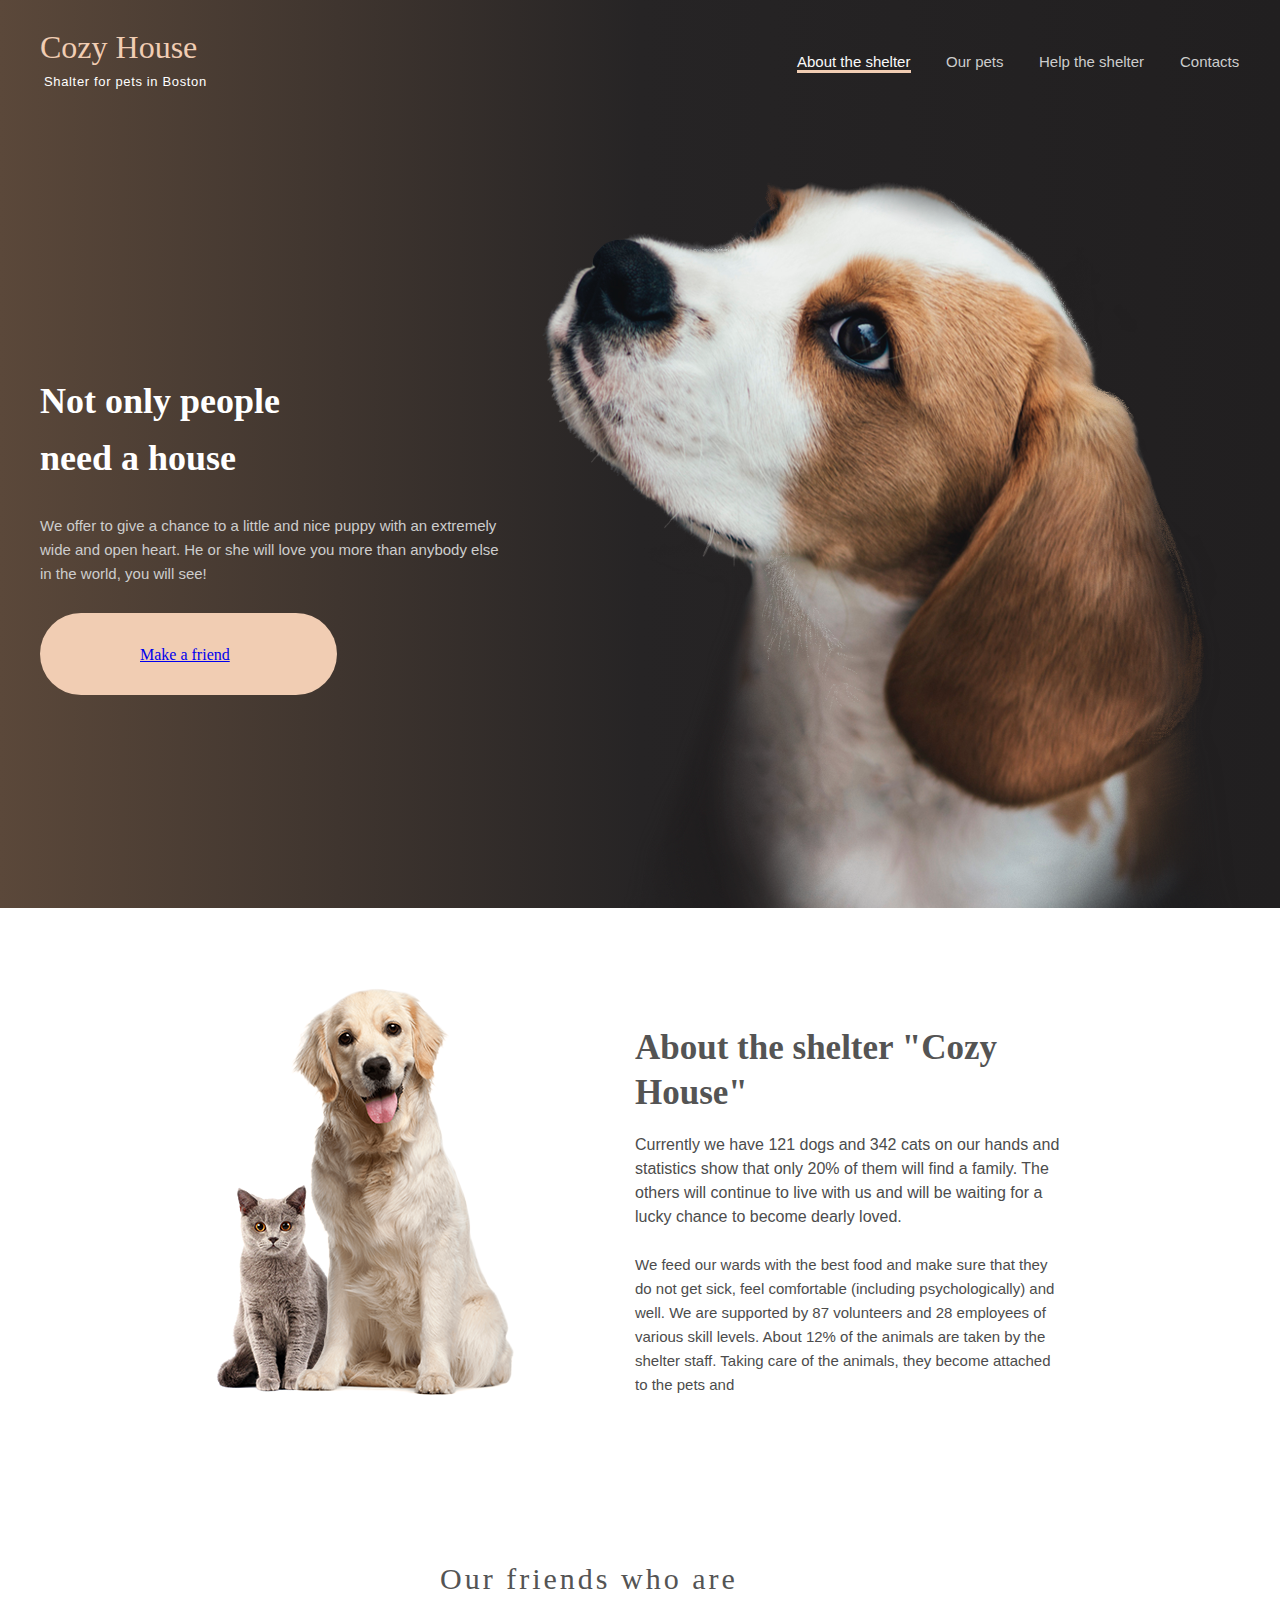
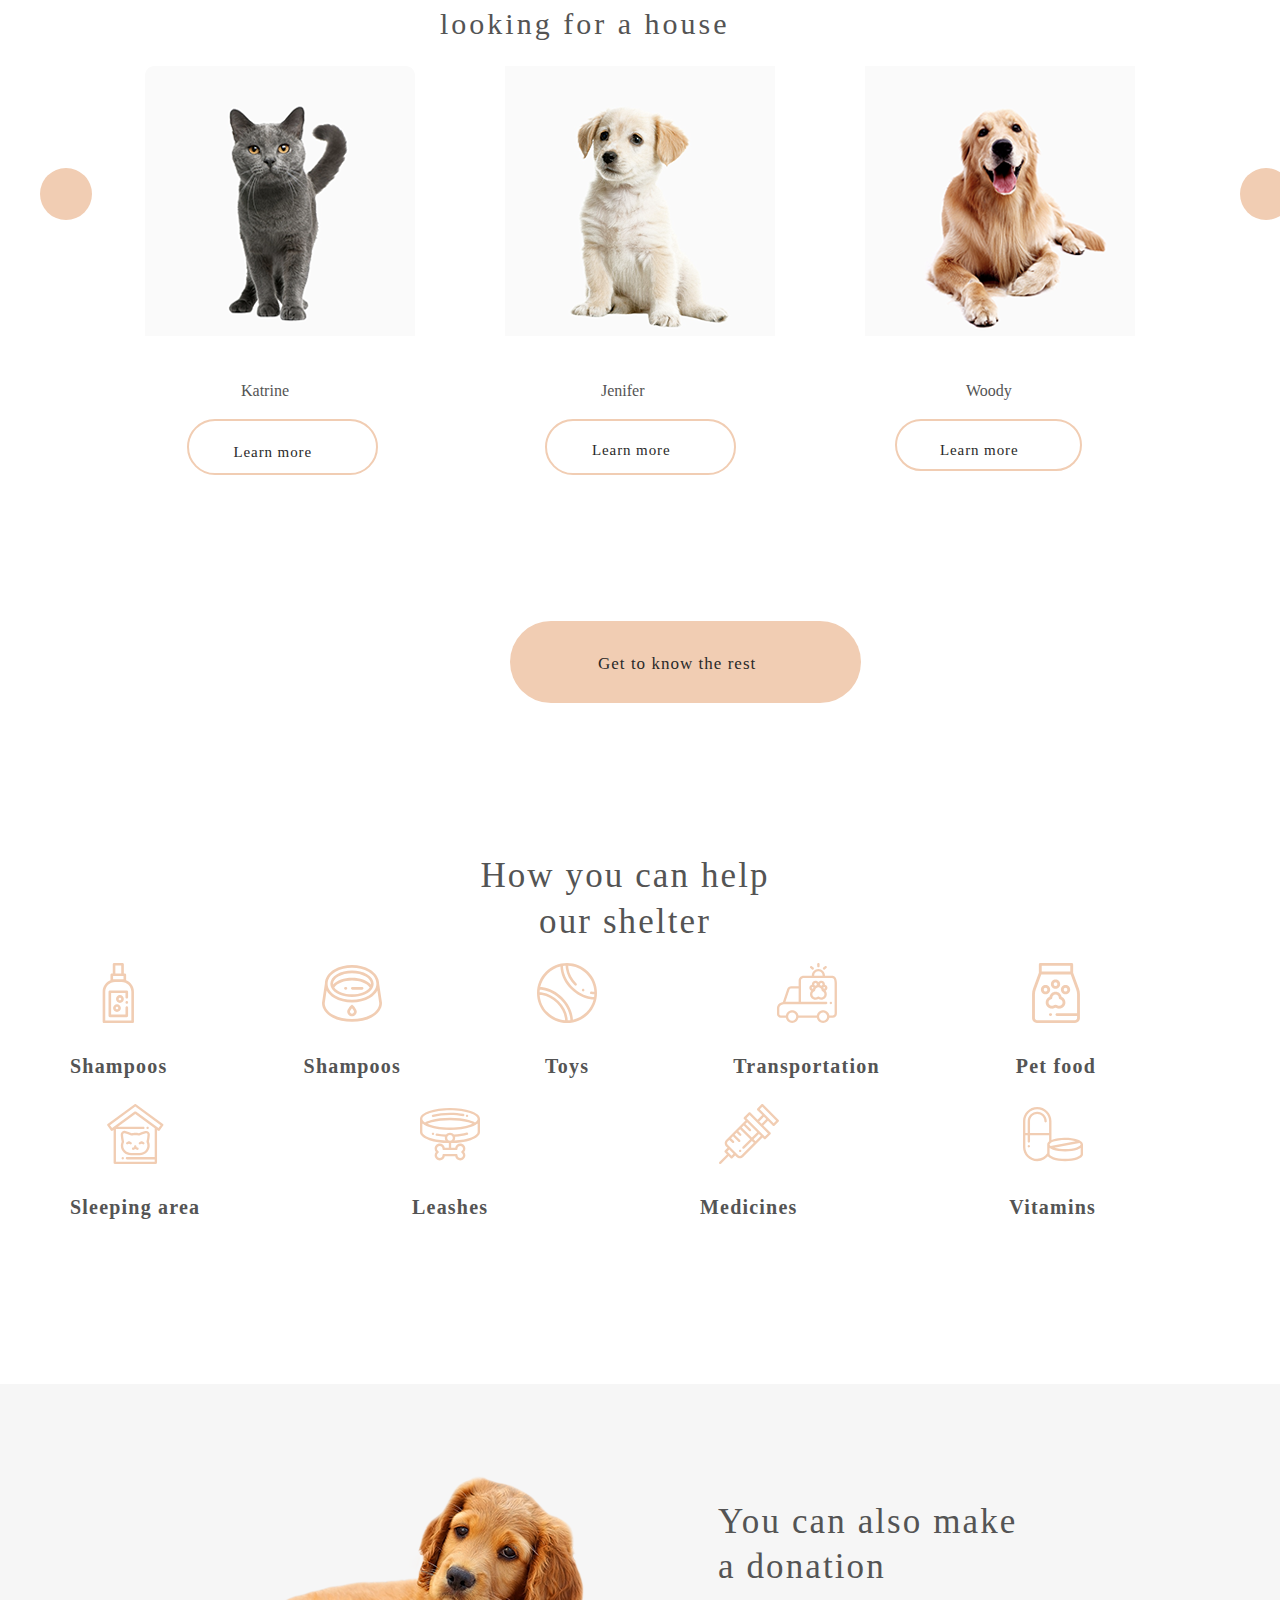
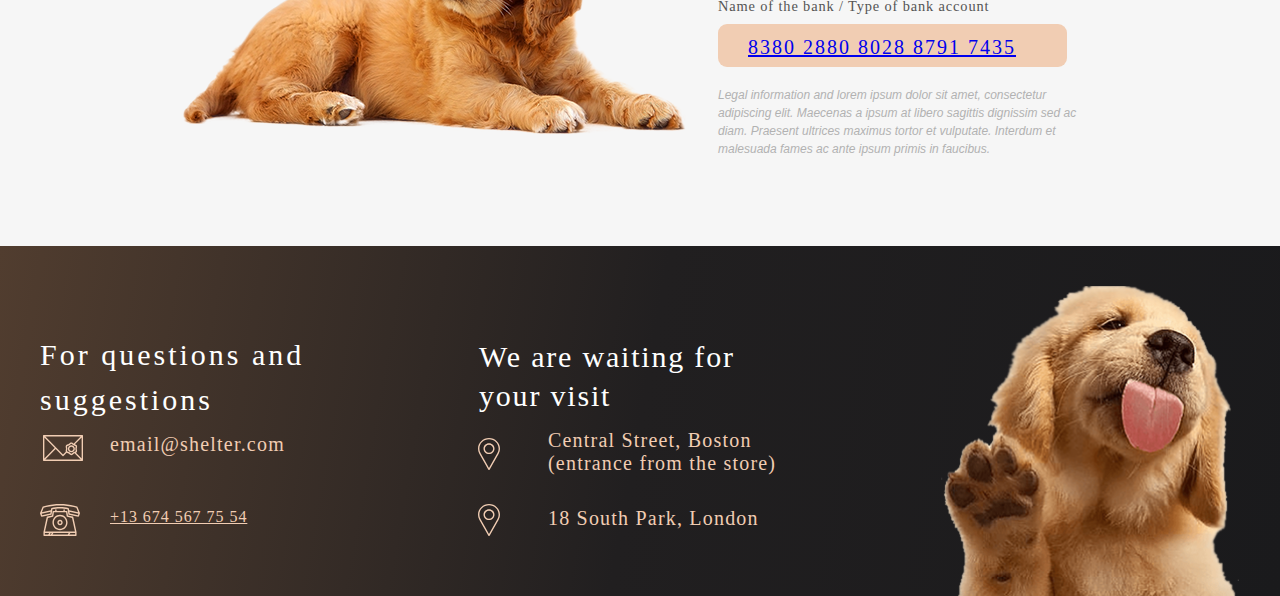
==== shelter/index.html @ d297280f "Merge pull request #1 from User44314/shelter" ====
<!DOCTYPE html>
<html lang="en">

<head>
    <meta charset="UTF-8">
    <meta http-equiv="X-UA-Compatible" content="IE=edge">
    <meta name="viewport" content="width=device-width, initial-scale=1.0">
    <link rel="icon" type="image/x-icon" href="./picter/Dogs_Trust-logo.png">
    <link rel="stylesheet" href="./style.css">
    <title>Shelter</title>
</head>
<!-- style="width: 1280px; height: 908px;" -->

<body class="center" style="width: 1280px;">
    <header>
        <div class="logo">
            <div class="title">
                <div class="logo_title"><a class="logo_title" href="">Cozy House</a></div>
                <!-- <div class="logo_title">Cozy House</div> -->
            </div>
            <div class="subtitile">
                <div class="log_subtitile">Shalter for pets in Boston</div>
            </div>
        </div>
        <div class="nav_menu">
            <div class="link_active">
                <div class="link">
                    <p class="text">About the shelter</p>
                </div>
                <div class="border"></div>
            </div>
            <div class="link2">
                <p class="text1"><a class="text1" href="./pets1280/index.html">Our pets</a></p>
            </div>
            <div class="link3">
                <p class="text2"><a class="text2" href="#help">Help the shelter</a></p>
            </div>
            <div class="link4">
                <p class="text3"><a class="text3" href="#footer">Contacts</a></p>
            </div>
        </div>
    </header>
    <div class="start_screen">
        <div class="Start_screen_content">
            <img class="dog1" src="./picter/dog1.png" alt="Dog1">
            <div class="content">
                <div class="heading">
                    <h2>Not only people need a house</h2>
                </div>
                <div class="sabheading">
                    <p>We offer to give a chance to a little and nice puppy with an extremely wide and open heart. He or
                        she will love you more than anybody else in the world, you will see!</p>
                </div>
                <div class="button">
                    <p class="button_text"><a  href="#pets">Make a friend</a></p>  <!-- clss="pets_to_block_pets" -->
                </div>
            </div>
        </div>
    </div>
    <div class="about">
        <div class="about_content">
            <img class="pets1" src="./picter/pets1.png" alt="pets1">
            <div class="content_pets">
                <h1 class="content_head">About the shelter "Cozy House"</h1>
                <p class="subheading1">
                    Currently we have 121 dogs and 342 cats on our hands and statistics show that only 20% of them will
                    find a family. The others will continue to live with us and will be waiting for a lucky chance to
                    become dearly loved.
                </p>
                <p class="sabheading2">
                    We feed our wards with the best food and make sure that they do not get sick, feel comfortable
                    (including psychologically) and well. We are supported by 87 volunteers and 28 employees of various
                    skill levels. About 12% of the animals are taken by the shelter staff. Taking care of the animals,
                    they become attached to the pets and
                </p>
            </div>
        </div>
    </div>

    <div class="pets">
        <a id="pets"></a>
        <div class="pets_content" >
            <div class='headingPets'>
                <p style="margin: auto;"></p>Our friends who are looking for a house
            </div>
            <div class="slider">
                <div class="button_arrow_left"></div>
                <div class="card1">
                    <img class="katrine" src="./picter/katrine_cat.png" alt="katrine">
                    <p class="katrineK">
                        Katrine
                    </p>
                    <div class="container0">
                        <div class="buton_section">
                            <div class="button_prim">
                                <h4 class="text_button">Learn more</h4>
                            </div>
                        </div>
                        <div class="buton_section1">
                            <div class="button_prim1">
                                <h4 class="text_button1">Learn more</h4>
                            </div>
                        </div>
                        <div class="buton_section2">
                            <div class="button_prim2">
                                <h4 class="text_button2">Learn more</h4>
                            </div>
                        </div>
                    </div>

                    <!-- <div class="button_K">
                        <p class="bk">Learn more</p>
                    </div> -->
                </div>
                <div class="card2">
                    <img class="jenifer" src="./picter/jenifer.png" alt="jenifer">
                    <p class="jeniferJ">
                        Jenifer
                    </p>
                    <!-- <div class="button_J">
                        <p class="jk">Learn more</p>
                    </div> -->
                </div>
                <div class="card3">
                    <img class="woddy" src="./picter/woody.png" alt="woody">
                    <p class="woodyW">
                        Woody
                    </p>
                    <!-- <div class="button_W">
                        <p class="wk">Learn more</p>
                    </div> -->
                </div>

                <div class="button_arrow_right"></div>
            </div>
            <div class="buttonPrimery">
                <p class='bpri'><a class="get_to_know" href="./pets1280/index.html">Get to know the rest</a></p>
            </div>
        </div>
    </div>

    <div class="help">

        <div class="help_content1">
            <a id="help"></a>
            <h3 class="help_head" >How you can help our shelter</h3>
        </div>
        <div class="list">
            <div class="container">
                <div class="area_icons"><img class="icon_1" src="./picter/icon-shampoos.svg" alt="icon_">
                    <h4>Shampoos</h4>
                </div>
                <div class="area_icons"><img class="icon_1" src="./picter/icon-bowls-and-cups.svg" alt="icon_">
                    <h4>Shampoos</h4>
                </div>
                <div class="area_icons"><img class="icon_1" src="./picter/icon-toys.svg" alt="icon_">
                    <h4>Toys</h4>
                </div>
                <div class="area_icons"><img class="icon_1" src="./picter/icon-transportation.svg" alt="icon_">
                    <h4>Transportation</h4>
                </div>
                <div class="area_icons"><img class="icon_1" src="./picter/icon-pet-food.svg" alt="icon_">
                    <h4>Pet food</h4>
                </div>
            </div>
            <div class="container2">
                <div class="area_icons"><img class="icon_1" src="./picter/icon-sleeping-area.svg" alt="icon_">
                    <h4>Sleeping area</h4>
                </div>
                <div class="area_icons"><img class="icon_1" src="./picter/icon-collars-leashes.svg" alt="icon_">
                    <h4>Leashes</h4>
                </div>
                <div class="area_icons"> <img class="icon_1" src="./picter/icon-medicines.svg" alt="icon_">
                    <h4>Medicines</h4>
                </div>
                <div class="area_icons"><img class="icon_1" src="./picter/icon-vitamins.svg" alt="icon_">
                    <h4>Vitamins</h4>
                </div>
            </div>
        </div>
    </div>
    <div class="donation">
        <div class="donation_content">
            <img class="donation_dog" src="./picter/donation-dog.png" alt="donation_dog">
            <div class="donation_content2">
                <div class="donation_hed">
                    <h3>You can also make a donation</h3>
                </div>
                <div class="donation_subhead">
                    <h5>Name of the bank / Type of bank account</h5>
                </div>
                <div class="credit">
                    <div class="area_credit">
                        <h4 class="number_credit"><a  href="83802880802887917435">8380 2880 8028
                                8791 7435</a></h4>     <!-- class="n_credit" -->
                    </div>
                </div>
                <div class="inform_donate">
                    <p class="ido">Legal information and lorem ipsum dolor sit amet, consectetur adipiscing elit.
                        Maecenas a ipsum
                        at libero sagittis dignissim sed ac diam. Praesent ultrices maximus tortor et vulputate.
                        Interdum et malesuada fames ac ante ipsum primis in faucibus.</p>
                </div>
            </div>
        </div>
    </div>

    <footer class="footer">
        <a id="footer"></a>
        <div class="footer_content">
            <img class="footer_dog" src="./picter/footer-puppy.png" alt="footer_dog">
            <div class="footer_contact">
                <h3 class="footer_title">For questions and suggestions</h3>
                <div class="mail">
                    <a href="email@shelter.com"><img class="mail_icon" src="./picter/icon-email.svg" alt="mail"></a>
                    <!-- <img class="mail_icon"  src="./picter/icon-email.svg" alt="mail"> -->
                    <h4 class="mail_text"><a class="mail_text" href="email@shelter.com">email@shelter.com</a></h4>
                </div>
                <div class="phone">
                    <a href="tel:+136745677554"><img class="phone_icon" src="./picter/icon-phone.svg" alt="phone"></a>
                    <!-- <img class="phone_icon" src="./picter/icon-phone.svg" alt="phone"> -->
                    <h4 class="phone_contact"><a class="phone_contact" href="tel:+136745677554">+13 674 567 75 54</a>
                    </h4>
                </div>
            </div>
            <div class="footer_location">
                <h3 class="location_head">We are waiting for your visit</h3>
                <div class="location_street">
                    <img class="icon_location" src="./picter/icon-marker.svg" alt="icon_location">
                    <h4 class="location1"><a class="location1" href="https://goo.gl/maps/i7hBTsbN3PJdfYLTA">Central
                            Street, Boston (entrance from the store)</a></h4>
                    <!-- <iframe
                        src="https://www.google.com/maps/embed?pb=!1m18!1m12!1m3!1d7737466.357612707!2d41.56476382219673!3d-18.750868197873096!2m3!1f0!2f0!3f0!3m2!1i1024!2i768!4f13.1!3m3!1m2!1s0x21d1a4e3ea238545%3A0x5244e3c1977b1388!2z0JzQsNC00LDSkdCw0YHQutCw0YA!5e0!3m2!1suk!2sua!4v1679936082992!5m2!1suk!2sua"
                        width="300" height="150" style="border:0;" allowfullscreen="" loading="lazy"
                        referrerpolicy="no-referrer-when-downgrade"></iframe>  -->
                </div>
                <div class="location_street2">
                    <img class="icon_location2" src="./picter/icon-marker.svg" alt="icon_location">
                    <h4 class="location2"><a class="location2" href="https://goo.gl/maps/i7hBTsbN3PJdfYLTA">18 South
                            Park, London</a></h4>
                </div>
            </div>
        </div>
    </footer>
    <script src="index.js"></script>
</body>

</html>
---- shelter/style.css ----
.center {
    margin: auto;
    position: relative;
}

header {
    position: absolute;
    width: 1200px;
    height: 60px;
    left: 40px;
    top: 30px;
}

.logo {

    position: absolute;
    width: 184px;
    height: 60px;
    left: 0px;
    top: 0px;

}

.title {

    position: absolute;
    width: 184px;
    height: 35px;
    left: 0px;
    top: calc(50% - 35px/2 - 12.5px);
}

.logo_title {

    font-family: 'Georgia';
    font-style: normal;
    font-weight: 400;
    font-size: 32px;
    line-height: 35px;
    display: flex;
    align-items: center;
    letter-spacing: 6%;
    color: #F1CDB3;
    fill: solid;

}

.subtitile {
    position: absolute;
    width: 179px;
    height: 15px;
    left: 4px;
    top: 45px;
    color: #FFFFFF;
    /* top: calc(50% - 15px/2 + 22.5px); */
}

.log_subtitile {
    font-family: 'Arial';
    font-style: normal;
    font-weight: 400;
    font-size: 13px;
    line-height: 14.95px;
    display: flex;
    align-items: center;
    letter-spacing: 0.05em;
    /* font-style: #FFFFFF; */
}

.nav_menu {
    width: 443px;
    height: 27px;
    left: 757px;
    top: 16px;
}

.link_active {
    width: 114px;
    height: 27px;
    top: 16px;
    left: 757px;
    flex-direction: column;
    align-items: center;
    padding: 0px;
    position: absolute;
    right: 329px;

}

.link {
    display: flex;
    flex-direction: column;
    align-items: center;
    padding: 0px;
    gap: 10px;
    width: 114px;
    height: 24px;
    flex: none;
    order: 0;
    flex-grow: 0;
}

.text {
    width: 114px;
    height: 24px;
    font-family: 'Arial';
    font-style: normal;
    font-weight: 400;
    font-size: 15px;
    line-height: 16%;
    color: #FAFAFA;
    flex: none;
    order: 0;
    flex-grow: 0;
}

.border {
    width: 114px;
    height: 3px;
    top: 24px;
    background: #F1CDB3;
    order: 1;
    align-self: stretch;
    flex-grow: 0;
    flex: none;
}

.link2 {
    position: absolute;
    width: 58px;
    height: 24px;
    top: 16px;
    left: 906px;
    gap: 10px;

    flex-direction: column;
    align-items: center;
    padding: 0px;
    right: 236px;

}

.text1 {
    left: 906px;
    width: 58px;
    height: 24px;
    font-family: 'Arial';
    font-weight: 400px;
    font-size: 15px;
    line-height: 16%;
    color: #CDCDCD;
}

.link3 {
    position: absolute;
    width: 106px;
    height: 24px;
    left: 999px;
    align-items: center;
    padding: 0px;
    gap: 10px;
    width: 106px;
    height: 24px;
    right: 95px;
    top: 16px;

}

.text2 {
    width: 106px;
    height: 24px;
    font-family: 'Arial';
    font-style: normal;
    font-weight: 400px;
    font-size: 15px;
    line-height: 16%;
    color: #cdcdcd;
}

.link4 {
    position: absolute;
    width: 60px;
    height: 24px;
    top: 16px;
    left: 1140px;
    gap: 10px;
    flex-direction: column;
    align-items: center;
    padding: 0px;
    right: 0px;

}

.text3 {
    width: 60px;
    height: 24px;
    font-family: 'Arial';
    font-style: normal;
    font-weight: 400;
    font-size: 15px;
    line-height: 16%;
    color: #CDCDCD;
}

/* ======= */


#start_screen {
    position: absolute;
    height: 908px;
    left: 0%;
    right: 0%;
    top: 0px;

}

.start_screen {
    background-image: linear-gradient(90deg, #5B483A, #262425, #211F20);
    /*  background-color: #e4650a; */
    background-size: 100%;
    width: 1280px;
    height: 908px;
}

.Start_screen_content {
    position: absolute;
    width: 1200px;
    height: 728px;
    left: 40px;
    top: 180px;
}


.content {
    position: absolute;
    width: 460px;
    height: 322px;
    left: 0px;
    top: 163px;
}

.heading {
    position: absolute;
    width: 310px;
    height: 114px;
    font-family: 'Georgia';
    font-style: normal;
    font-size: 24px;
    line-height: 57px;
    color: #FFFFFF;
}

/* .not_only {
    width: 310px;
    height: 114px;
    font-family: 'Georgia';
    font-style: normal;
    font-size: 1.5em;
    line-height: 57px;
    color: #FFFFFF;
} */

.sabheading {
    position: absolute;
    width: 460px;
    height: 72px;
    left: calc(50% - 460px/2);
    bottom: 94px;
    font-family: 'Arial';
    font-style: normal;
    font-weight: 400;
    font-size: 15px;
    line-height: 160%;
    align-items: center;
    color: #CDCDCD;
}

.button {

    flex-direction: column;
    align-items: center;
    padding: 15px 45px;
    gap: 10px;
    top: 270px;
    position: absolute;
    width: 207px;
    height: 52px;

    left: calc(50% - 207px/2 - 126.5px);
    bottom: 0px;

    /* color-primary */

    background: #F1CDB3;
    border-radius: 100px;
}

.button_text {
    position: absolute;
    width: 117px;
    height: 22px;
    top: 15px;
    left: 100px;
    line-height: 22.1px;
    color: #292929;
    vertical-align: top;
}

.Start_screen_content {
    Width: 1280px;
    Height: 908px;
    /*    background-color: #5B483A; */
}


.dog1 {
    position: absolute;
    width: 698px;
    height: 728px;
    left: 502px;
    top: 0px;
}

/* -------------------about------------------------- */

.about {
    position: absolute;
    width: 1280px;
    height: 588px;
    top: 908px;

}

.about_content {
    position: absolute;
    margin: auto;
    width: 1200px;
    height: 408px;
    top: 80px;
    left: 40px;

}

.pets1 {
    position: absolute;
    width: 300px;
    height: 408px;
    left: 175px;
}

.content_pets {
    position: absolute;
    width: 430px;
    height: 380px;
    top: 14px;
    left: 595px;
}

.content_head {
    position: absolute;
    width: 370px;
    height: 90px;
    font-family: 'Georgia';
    font-size: 35px;
    line-height: 45px;
    align-items: start;
    vertical-align: middle;
    letter-spacing: 1epx;
    color: #545454;
}

.subheading1 {
    position: relative;
    width: 430px;
    height: 96px;
    top: 115px;
    font-weight: 400;
    size: 15px;
    line-height: 24px;
    font-family: 'Arial';
    vertical-align: top;
    color: #4C4C4C;
}

.sabheading2 {
    position: absolute;
    width: 430px;
    height: 144px;
    top: 236px;
    font-family: 'Arial';
    font-size: 15px;
    line-height: 24px;
    vertical-align: middle;
    color: #4C4C4C;
}


/* --------------------------------pets-------------------------------- */



.pets {
    position: absolute;
    width: 1280px;
    height: 877px;
    top: 1496px;
    color: #F6F6F6;
}

.pets_content {
    position: absolute;
    width: 1200px;
    height: 697px;
    top: 80px;
    left: 40px;
}

.headingPets {
    position: relative;
    width: 400px;
    height: 90px;
    left: 400px;
    color: #545454;
    font-family: 'Georgia';
    font-size: 30px;
    line-height: 45px;
    letter-spacing: 0.1em;
    vertical-align: middle;
    top: -20px;
}


.slider {
    width: 1200px;
    height: 435px;
    top: 150px;
}

.card1 {
    position: absolute;
    width: 270px;
    height: 435px;
    left: 105px;
    gap: 30px;
    border-radius: 9px;
    color: #FAFAFA;
}

.card2 {
    position: absolute;
    width: 270px;
    height: 435px;
    left: 465px;
    gap: 30px;
    color: #FAFAFA;
    border-radius: 9px;
}

.card3 {
    position: absolute;
    width: 270px;
    height: 435px;
    left: 825px;
    border-radius: 9px;
    gap: 9px;
    color: #FAFAFA;
}


.katrineK {
    position: absolute;
    width: 74px;
    height: 23px;
    top: 300px;
    left: 96px;
    font-weight: 400;
    color: #545454;
}

.jeniferJ {
    position: absolute;
    width: 83px;
    height: 23px;
    top: 300px;
    left: 96px;
    font-weight: 400;
    color: #545454;
}

.woodyW {
    position: absolute;
    width: 68px;
    height: 23px;
    top: 300px;
    left: 101px;
    font-weight: 400;
    color: #545454;

}

/* .button_K {
    position: absolute;
    display: flex;
    flex-direction: column;
    align-items: flex-start;
    padding: 0px;

    position: absolute;
    width: 187px;
    height: 52px;
    left: 41.5px;
    top: 353px;
} */

.buton_section {
    display: flex;
    flex-direction: column;
    align-items: flex-start;
    padding: 0px;

    position: absolute;
    width: 187px;
    height: 52px;
    left: 41.5px;
    top: 353px;
}

.button_prim {
    display: flex;
    flex-direction: column;
    align-items: center;
    padding: 15px, 45px, 15px, 45px;
    gap: 10px;
    width: 187px;
    height: 52px;
    border: 2px solid #F1CDB3;
    border-radius: 100px;
    flex: none;
    order: 0;
    flex-grow: 0;
}

.text_button {
    width: 97px;
    height: 22px;
    top: auto;
    font-family: 'Georgia';
    font-style: normal;
    font-weight: 400;
    font-size: 15px;
    line-height: 22px;
    letter-spacing: 0.06em;
    color: #292929;
    flex: none;
    order: 0;
    flex-grow: 0;
}

.buton_section1 {
    display: flex;
    flex-direction: column;
    align-items: flex-start;
    padding: 0px;

    position: absolute;
    width: 187px;
    height: 52px;
    left: 400px;
    top: 353px;
}

.button_prim1 {
    display: flex;
    flex-direction: column;
    align-items: center;
    padding: 15px, 45px, 15px, 45px;
    gap: 10px;
    width: 187px;
    height: 52px;
    border: 2px solid #F1CDB3;
    border-radius: 100px;
    flex: none;
    order: 0;
    flex-grow: 0;
}

.text_button1 {
    width: 97px;
    height: 22px;

    font-family: 'Georgia';
    font-style: normal;
    font-weight: 400;
    font-size: 15px;
    line-height: 130%;
    /* identical to box height, or 22px */

    letter-spacing: 0.06em;

    /* color-dark-3xl */

    color: #292929;


    /* Inside auto layout */

    flex: none;
    order: 0;
    flex-grow: 0;
}

.buton_section2 {
    display: flex;
    flex-direction: column;
    align-items: flex-start;
    padding: 0px;

    position: absolute;
    width: 187px;
    height: 52px;
    left: 750px;
    top: 353px;
}

.button_prim2 {
    box-sizing: border-box;

    /* Auto layout */

    display: flex;
    flex-direction: column;
    align-items: center;
    padding: 15px 45px 15px, 45px;
    gap: 10px;

    width: 187px;
    height: 52px;

    /* color-primary */

    border: 2px solid #F1CDB3;
    border-radius: 100px;

    /* Inside auto layout */

    flex: none;
    order: 0;
    flex-grow: 0;
}

.text_button2 {
    width: 97px;
    height: 22px;

    font-family: 'Georgia';
    font-style: normal;
    font-weight: 400;
    font-size: 15px;
    line-height: 130%;
    /* identical to box height, or 22px */

    letter-spacing: 0.06em;

    /* color-dark-3xl */

    color: #292929;


    /* Inside auto layout */

    flex: none;
    order: 0;
    flex-grow: 0;
}

.container0 {
    flex-direction: row;
    justify-content: space-between;
    flex-wrap: nowrap;

}

.button_J {
    position: absolute;
    width: 187px;
    height: 52px;
    padding: 15px, 45px, 15px, 45px;
    top: 353px;
    background-color: #F1CDB3;
    border-radius: 45%;
    gap: 10px;
    border: 2px;
    left: 45px;
}


.button_W {
    position: absolute;
    width: 187px;
    height: 52px;
    padding: 15px, 45px, 15px, 45px;
    top: 353px;
    background-color: #F1CDB3;
    border-radius: 45%;

    border-color: red;
    gap: 10px;
    border: 2px;
    left: 45px;
}

.bk {
    width: 97px;
    height: 22px;

    font-family: 'Georgia';
    font-style: normal;
    font-weight: 400;
    font-size: 17px;
    line-height: 130%;
    /* identical to box height, or 22px */

    letter-spacing: 0.06em;

    /* color-dark-3xl */

    color: #292929;


    /* Inside auto layout */

    flex: none;
    order: 0;
    flex-grow: 0;
}

.jk {
    margin: auto;
    color: #292929;
    width: 97px;
    height: 22px;
    top: 15px;
    left: 45px;
}

.wk {
    margin: auto;
    color: #292929;
    width: 97px;
    height: 22px;
    top: 15px;
    left: 45px;
}

.buttonPrimery {
    position: absolute;
    flex-direction: column;
    align-items: center;
    padding: 15px 45px;
    gap: 10px;

    position: absolute;
    width: 261px;
    height: 52px;
    left: 470px;
    top: 645px;
    background: #F1CDB3;
    border-radius: 100px;
}

.bpri {
    position: relative;
    width: 171em;
    height: 22em;
    left: 43px;
    font-family: 'Georgia';
    font-style: normal;
    font-weight: 400;
    font-size: 17px;
    line-height: 130%;
    /* identical to box height, or 22px */

    letter-spacing: 0.06em;

    /* color-dark-3xl */

    color: #292929;
    ;

}

.button_arrow_left {
    position: absolute;
    width: 52px;
    height: 52px;
    top: 192px;
    border-radius: 100%;
    background-color: #F1CDB3;

}


.button_arrow_left {
    position: absolute;
    width: 52px;
    height: 52px;
    top: 192px;
    border-radius: 100%;
    background-color: #F1CDB3;

}

.button_arrow_right {
    position: absolute;
    width: 52px;
    height: 52px;
    left: 1200px;
    top: 192px;
    border-radius: 100%;
    background-color: #F1CDB3;
}



/* -------------------------help-------------------------- */


.help {
    position: absolute;
    width: 1280px;
    height: 611px;
    left: 0px;
    right: -100%;
    top: 2373px;
    background: #FFFFFF;
    /* transform: matrix(-1, 0, 0, 1, 0, 0); */
}

.help_content1 {
    position: absolute;
    width: 1200px;
    height: 431px;
    left: 25px;
    top: 80px;
}

.help_head {
    margin: auto;
    width: 308px;
    height: 90px;
    left: 554px;
    top: 0px;
    font-family: 'Georgia';
    font-style: normal;
    font-weight: 400;
    font-size: 35px;
    line-height: 130%;
    align-items: center;
    text-align: center;
    letter-spacing: 0.06em;
    color: #545454;
}

.list {
    position: absolute;
    width: 1026px;
    height: 281px;
    left: 70px;
    top: 190px;
}

.container {
    display: flex;
    flex-direction: row;
    justify-content: space-between;

    font-family: 'Georgia';
    font-style: normal;
    font-weight: 400;
    font-size: 20px;
    line-height: 23px;
    align-items: center;
    text-align: center;
    letter-spacing: 0.06em;
    color: #545454;
}

.container2 {

    display: flex;
    flex-direction: row;
    justify-content: space-between;

    font-family: 'Georgia';
    font-style: normal;
    font-weight: 400;
    font-size: 20px;
    line-height: 23px;
    align-items: center;
    text-align: center;
    letter-spacing: 0.06em;

    /* color-dark-l */

    color: #545454;
}

/* ---------------------------------donation---------------------------- */



.donation {
    position: absolute;
    width: 1280px;
    height: 462px;
    left: 0%;
    right: 0%;
    top: 2984px;

    /* color-light-l */

    background: #F6F6F6;
}

.donation_content {
    position: absolute;
    width: 915px;
    height: 282px;
    left: 183px;
    top: 80px;
}

.donation_dog {
    position: absolute;
    width: 505px;
    height: 261px;
    left: 0px;
    top: 11px;
}


.donation_content2 {
    position: absolute;
    width: 380px;
    height: 282px;
    left: 535px;
    top: 0px;
}

.donation_hed {
    position: absolute;
    width: 300px;
    height: 90px;
    left: 0px;
    top: 0px;

}

h3 {
    font-family: 'Georgia';
    font-style: normal;
    font-weight: 400;
    font-size: 35px;
    line-height: 45px;
    align-items: center;
    letter-spacing: 0.06em;
    color: #545454;
}

.donation_subhead {
    position: absolute;
    width: 307px;
    height: 17px;
    left: 0px;
    top: 110px;
}

h5 {
    font-family: 'Georgia';
    font-style: normal;
    font-weight: 400;
    font-size: 0.90em;
    line-height: 17px;
    align-items: center;
    letter-spacing: 0.06em;
    color: #545454;
}

.inform_donate {
    position: absolute;
    width: 380px;
    height: 72px;
    left: 0px;
    top: 210px;
}



.inform_donate .ido {
    font-family: 'Arial';
    font-style: italic;
    font-weight: 400;
    font-size: 12px;
    line-height: 18px;
    /* or 150% */

    align-items: center;

    /* color-dark-m */

    color: #B2B2B2;
}

.credit {
    position: absolute;
    width: 349px;
    height: 43px;
    left: 0px;
    top: 160px;
    background: #F1CDB3;
    border-radius: 9px;
    align-items: center;
    padding: 10px, 15px, 10px, 15px;
    gap: 10px;
}

.area_credit {
    width: 319px;
    height: 23px;
    top: 10px;
    left: 15px;
}

.number_credit {
    position: absolute;
    width: 319px;
    height: 23px;
    top: -15px;
    left: 30px;

    font-family: 'Georgia';
    font-style: normal;
    font-weight: 400;
    font-size: 20px;
    line-height: 115%;
    align-items: center;
    letter-spacing: 0.1em;
    color: #545454;
}



/* ------------------------------footer------------------------------ */

.footer {
    position: absolute;
    width: 1280px;
    height: 350px;
    left: 0%;
    right: 0%;
    top: 3446px;
    background-image: linear-gradient(100deg, #513D2F, #211F20, #1A1A1C);
}

.footer_content {
    position: absolute;
    width: 1200px;
    height: 310px;
    left: 40px;
    top: 40px;
}

.footer_dog {
    position: absolute;
    width: 300px;
    height: 310px;
    left: calc(50% - 300px/2 + 450px);
    top: 0px;
}

.footer_contact {
    position: absolute;
    width: 278px;
    height: 234px;
    left: 0px;
    top: 16px;
}

.footer_location {
    position: absolute;
    width: 302px;
    height: 234px;
    left: 438px;
    top: 16px;
}

.footer_title {
    position: absolute;
    width: 278px;
    height: 90px;
    left: calc(50% - 278px/2 - 0px);
    top: 0px;

    font-family: 'Georgia';
    font-style: normal;
    font-weight: 400;
    font-size: 30px;
    line-height: 45px;
    letter-spacing: 0.1em;
    color: #FFFFFF;

}



.mail {
    position: absolute;
    width: 251px;
    height: 32px;
    left: 0px;
    top: 130px;
}

.mail_icon {
    position: absolute;
    width: 40px;
    height: 32px;
    left: 3px;
    top: 0px;
}

.mail_text {
    position: absolute;
    width: 191px;
    height: 23px;
    left: 35px;
    top: -13px;

    /* h4 */

    font-family: 'Georgia';
    font-style: normal;
    font-weight: 400;
    font-size: 20px;
    line-height: 115%;
    letter-spacing: 0.06em;
    color: #F1CDB3
}

.phone {
    position: absolute;
    width: 239px;
    height: 32px;
    left: 0px;
    top: 202px;

}

.phone_icon {
    position: absolute;
    width: 40px;
    height: 32px;
    left: 0;
    top: 0px;
}

.phone_contact {
    position: absolute;
    width: 179px;
    height: 23px;
    left: 35px;
    top: -12px;

    font-family: 'Georgia';
    font-style: normal;
    font-weight: 400;
    font-size: 16px;
    line-height: 32px;
    letter-spacing: 0.06em;
    color: #F1CDB3;
}


.location_head {
    position: absolute;
    width: 270px;
    height: 90px;
    left: calc(50% - 270px/2 - 15px);
    top: 5px;

    /* h3 */

    font-family: 'Georgia';
    font-style: normal;
    font-weight: 400;
    font-size: 30px;
    line-height: 130%;
    /* or 45px */

    letter-spacing: 0.06em;

    /* color-light-xl */

    color: #FFFFFF;
}

.location_street {
    position: absolute;
    width: 302px;
    height: 46px;
    left: 0px;
    top: 124px;
}

.location1 {
    position: absolute;
    width: 260px;
    height: 46px;
    left: 35px;
    top: -12px;

    font-family: 'Georgia';
    font-style: normal;
    font-weight: 400;
    font-size: 20px;
    line-height: 23px;
    letter-spacing: 0.06em;
    color: #F1CDB3;
}

.icon_location {
    position: absolute;
    width: 22px;
    height: 32px;
    left: calc(50% - 22px/2 - 140px);
    top: 12px;
}


.location_street2 {
    position: absolute;
    width: 302px;
    height: 32px;
    left: 0px;
    top: 202px;
}

.icon_location2 {
    position: absolute;
    width: 22px;
    height: 32px;
    left: calc(50% - 22px/2 - 140px);
    top: 0px;
}

.location2 {
    position: absolute;
    width: 260px;
    height: 23px;
    left: 35px;
    top: -12px;
    font-family: 'Georgia';
    font-style: normal;
    font-weight: 400;
    font-size: 20px;
    line-height: 23px;
    letter-spacing: 0.06em;
    color: #F1CDB3;
}


/* ----------------link----------------- */

a.text1 {
    color: #cdcdcd;
    text-decoration: none;
}

a.text2 {
    color: #cdcdcd;
    text-decoration: none;
}

a.text3 {
    color: #cdcdcd;
    text-decoration: none;
}

a.n_credit {
    text-decoration: none;
}

.a.number_credit {
    text-decoration: none;
}

a.mail_text {
    text-decoration: none;
}

.a.phone_contact {
    text-decoration: none;
}

a.location1 {
    text-decoration: none;
}

a.location2 {
    text-decoration: none;
}

a.logo_title {
    text-decoration: none;
}

a:hover {
    border-bottom: 1px solid;
    background: #F1CDB3;
    color: #141010;
}

.get_to_know {
    color: #292929;
    text-decoration: none;
}

.get_to_know:hover {
    border-bottom: 1px solid;
    background: #F1CDB3;
}

.pets_to_block_pets {
    background-color: #141010;
    color: #292929;
    text-decoration: none;
}
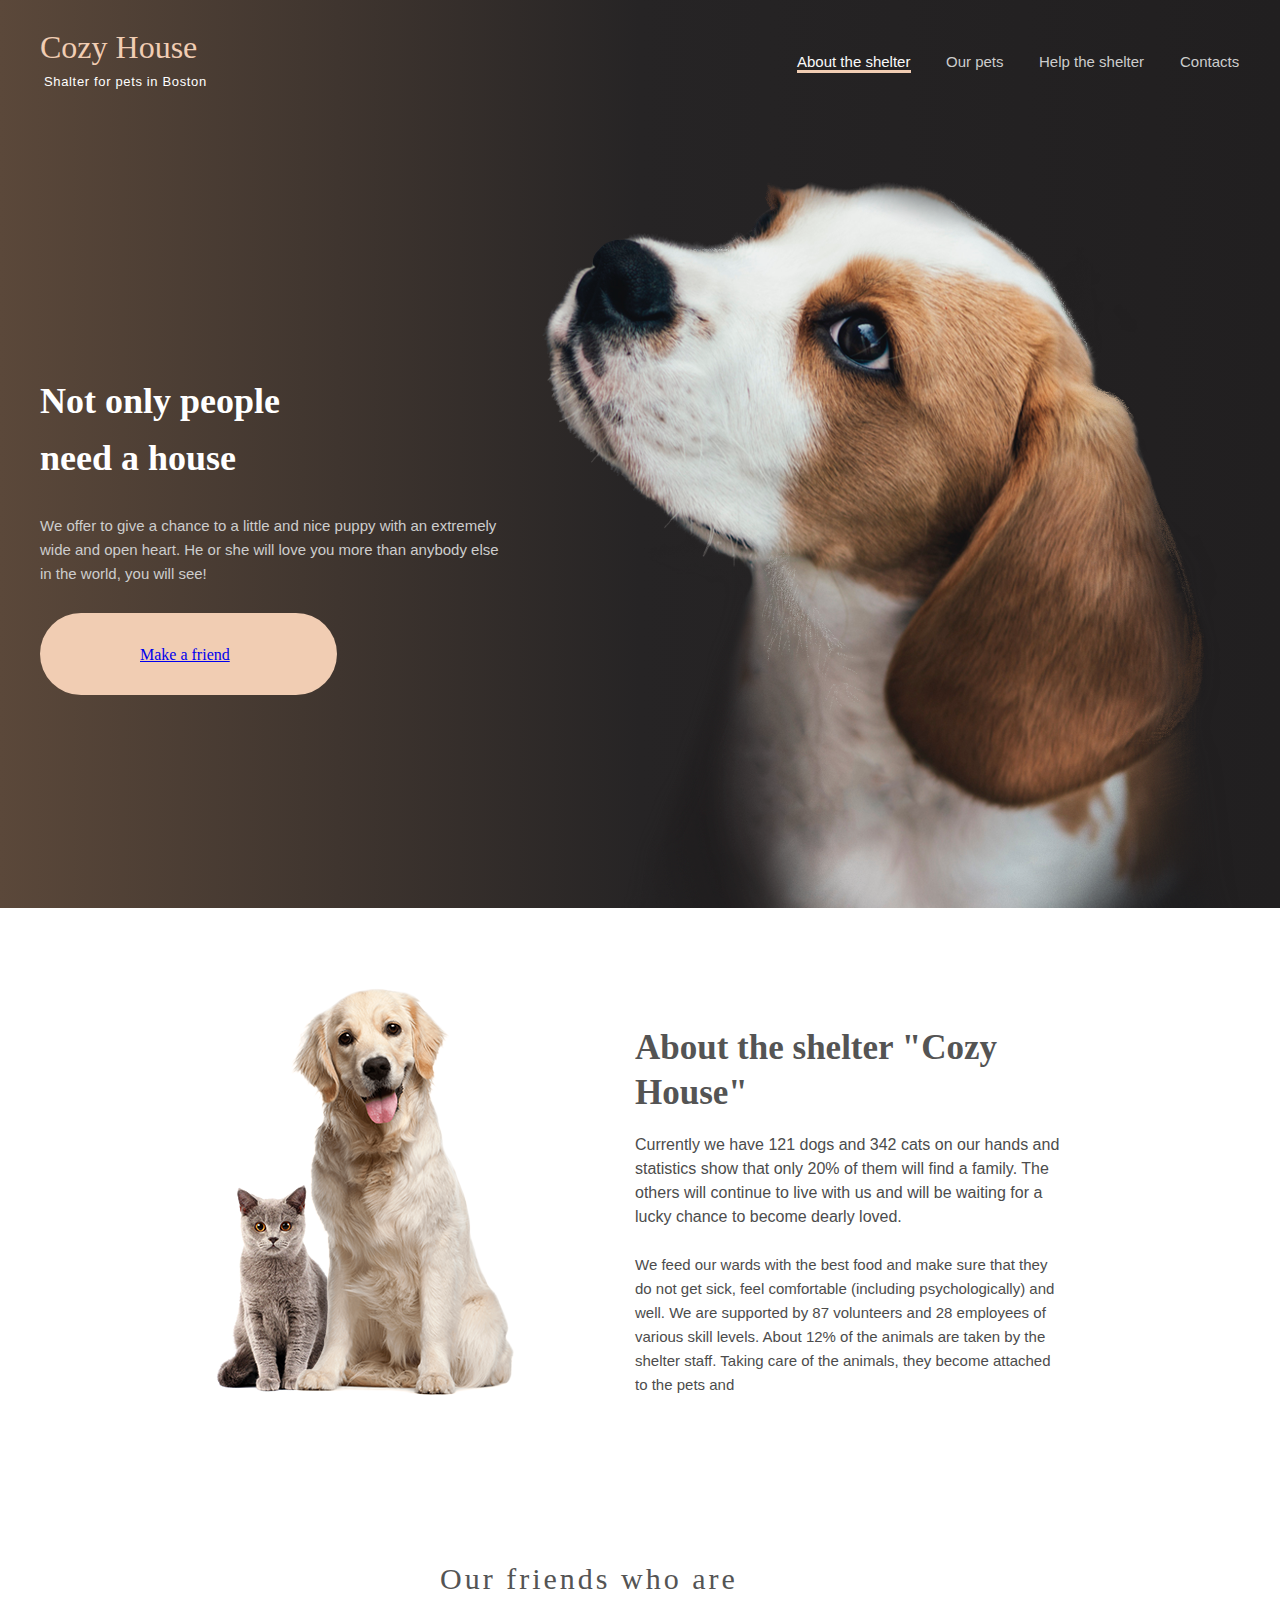
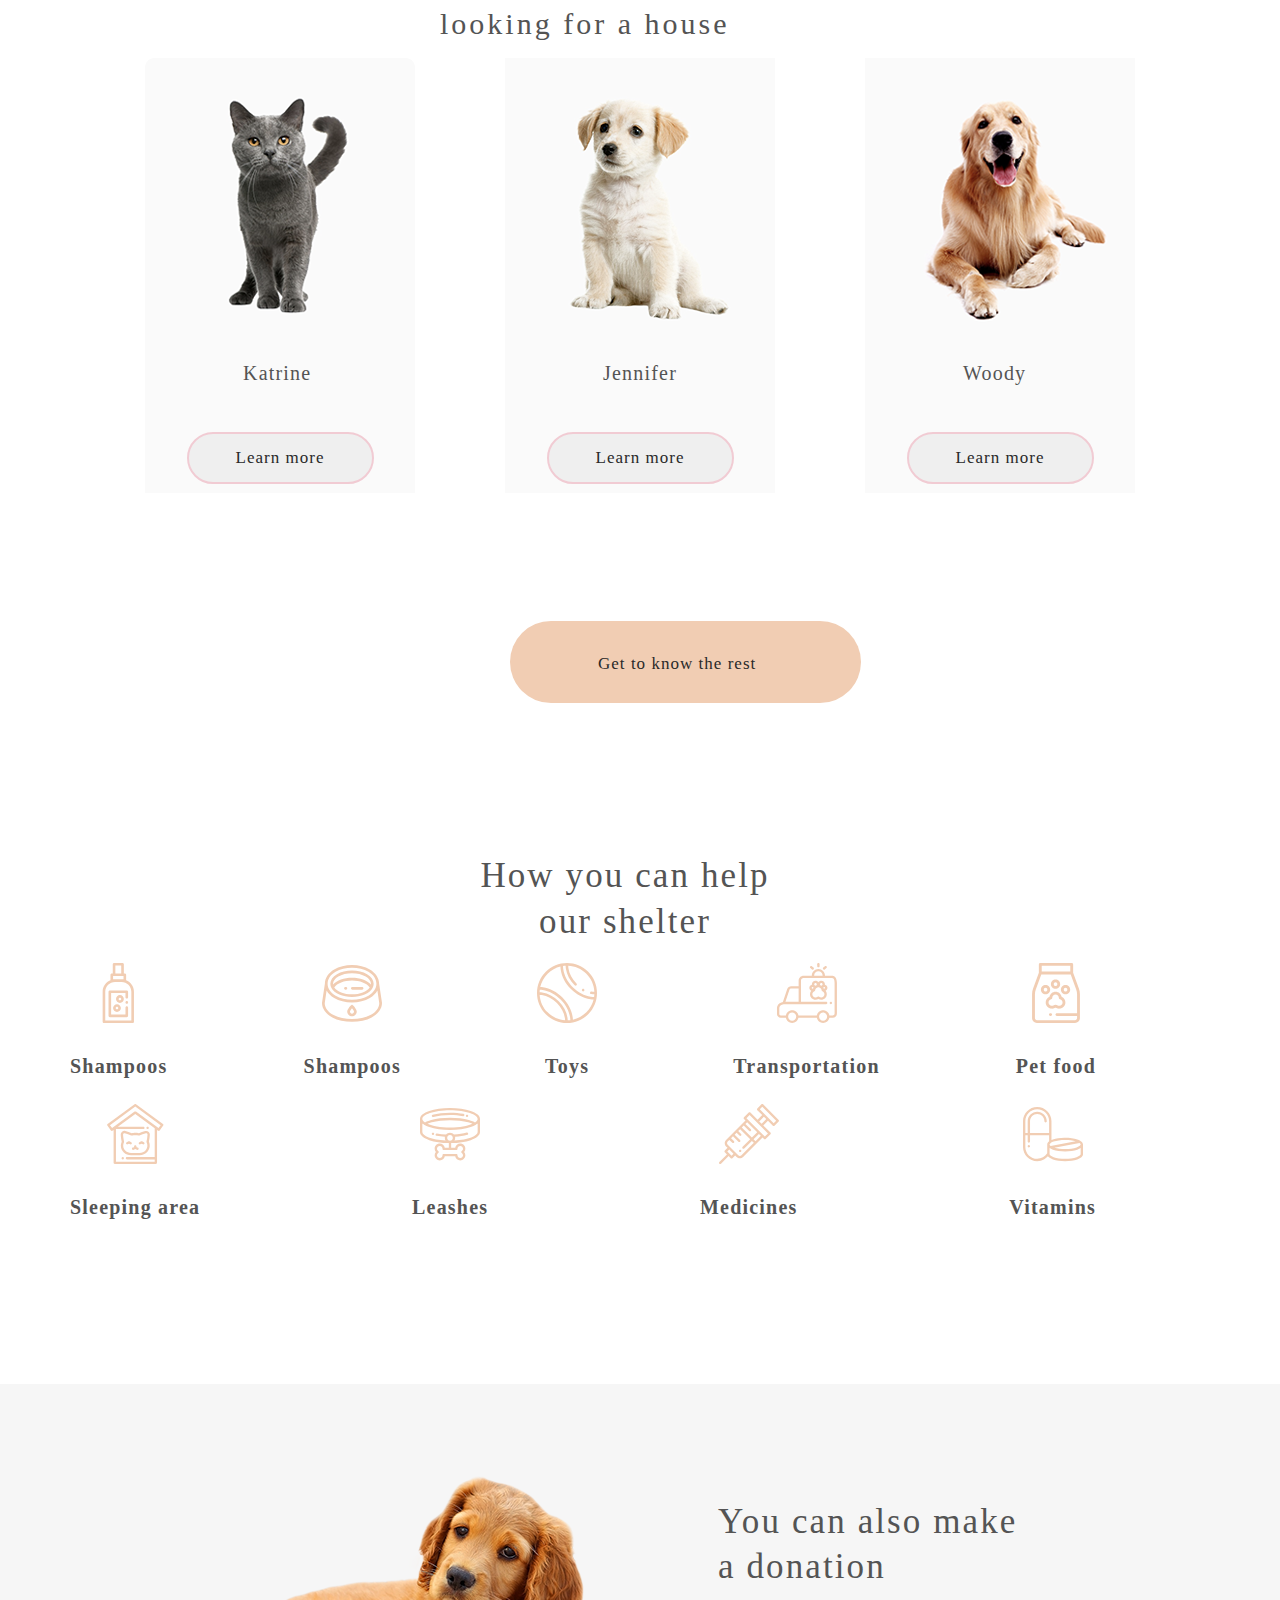
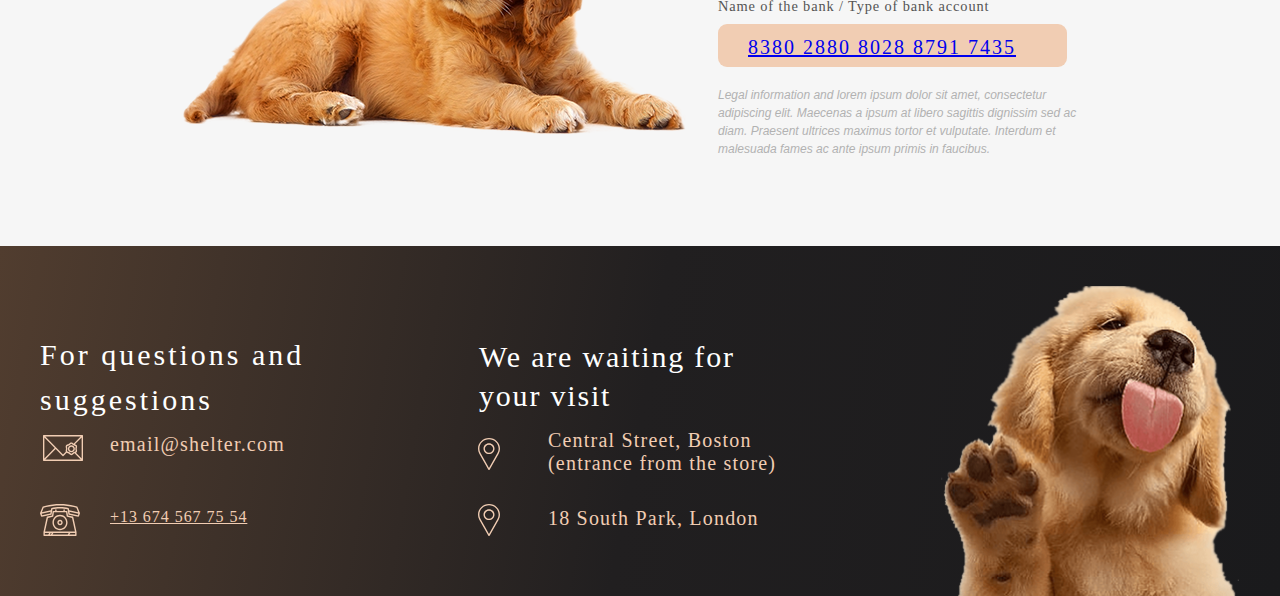
==== commit 3dcf317f: "feat: readact some scope in main 1280 add interactiv (Sat, Apr, 1, 2023 13:14:30 PM)" ====
--- a/shelter/index.html
+++ b/shelter/index.html
@@ -52,7 +52,7 @@
                         she will love you more than anybody else in the world, you will see!</p>
                 </div>
                 <div class="button">
-                    <p class="button_text"><a  href="#pets">Make a friend</a></p>  <!-- clss="pets_to_block_pets" -->
+                    <p class="button_text"><a href="#pets">Make a friend</a></p> <!-- clss="pets_to_block_pets" -->
                 </div>
             </div>
         </div>
@@ -79,11 +79,30 @@
 
     <div class="pets">
         <a id="pets"></a>
-        <div class="pets_content" >
+        <div class="pets_content">
             <div class='headingPets'>
                 <p style="margin: auto;"></p>Our friends who are looking for a house
             </div>
             <div class="slider">
+                <div class="img_items">
+                    <img src="./picter/katrine_cat.png" alt="Katrine">
+                    <h2 class="item_title">Katrine</h2>
+                    <button class="img_items_button">Learn more</button>
+                </div>
+
+                <div class="img_items">
+                    <img src="./picter/jenifer.png" alt="Jennifer">
+                    <h2 class="item_title">Jennifer</h2>
+                    <button class="img_items_button">Learn more</button>
+                </div>
+                <div class="img_items">
+                    <img src="./picter/woody.png" alt="Woody">
+                    <h2 class="item_title">Woody</h2>
+                    <button class="img_items_button">Learn more</button>
+                </div>
+            </div>
+
+            <!-- <div class="slider">
                 <div class="button_arrow_left"></div>
                 <div class="card1">
                     <img class="katrine" src="./picter/katrine_cat.png" alt="katrine">
@@ -108,31 +127,25 @@
                         </div>
                     </div>
 
-                    <!-- <div class="button_K">
-                        <p class="bk">Learn more</p>
-                    </div> -->
+                 
                 </div>
                 <div class="card2">
                     <img class="jenifer" src="./picter/jenifer.png" alt="jenifer">
                     <p class="jeniferJ">
                         Jenifer
                     </p>
-                    <!-- <div class="button_J">
-                        <p class="jk">Learn more</p>
-                    </div> -->
+                   
                 </div>
                 <div class="card3">
                     <img class="woddy" src="./picter/woody.png" alt="woody">
                     <p class="woodyW">
                         Woody
                     </p>
-                    <!-- <div class="button_W">
-                        <p class="wk">Learn more</p>
-                    </div> -->
+                 
                 </div>
 
                 <div class="button_arrow_right"></div>
-            </div>
+            </div> -->
             <div class="buttonPrimery">
                 <p class='bpri'><a class="get_to_know" href="./pets1280/index.html">Get to know the rest</a></p>
             </div>
@@ -143,7 +156,7 @@
 
         <div class="help_content1">
             <a id="help"></a>
-            <h3 class="help_head" >How you can help our shelter</h3>
+            <h3 class="help_head">How you can help our shelter</h3>
         </div>
         <div class="list">
             <div class="container">
@@ -191,8 +204,8 @@
                 </div>
                 <div class="credit">
                     <div class="area_credit">
-                        <h4 class="number_credit"><a  href="83802880802887917435">8380 2880 8028
-                                8791 7435</a></h4>     <!-- class="n_credit" -->
+                        <h4 class="number_credit"><a href="83802880802887917435">8380 2880 8028
+                                8791 7435</a></h4> <!-- class="n_credit" -->
                     </div>
                 </div>
                 <div class="inform_donate">
--- a/shelter/style.css
+++ b/shelter/style.css
@@ -429,8 +429,65 @@
     top: -20px;
 }
 
-
+                                          /* ----new redacting------- */
 .slider {
+    display: grid;
+    grid-template-columns: repeat(3,270px);
+    column-gap: 90px;
+    width: 990px;
+    height: 435px;
+    margin-left: auto;
+    margin-right: auto;
+    position: relative;
+   top: -8px;
+  }
+
+  .img_items {
+    width: 270px;
+    height: 435px;
+    background: #FAFAFA;
+    margin-top: 0px;
+    margin-left: 0;
+    margin-right: 0;
+    margin-bottom: 0;
+    cursor: pointer;
+  }
+  .img_items:hover button {
+    background-color: #FDDCC4;
+  }
+  .item_title {
+    width: 74px;
+    height: 23px;
+    margin-left: auto;
+    margin-right: auto;
+    font-family: 'Georgia';
+    font-style: normal;
+    font-weight: 400;
+    font-size: 20px;
+    line-height: 23px;
+    letter-spacing: 0.06em;
+    margin-top: 30px;
+    color: #545454;
+  }
+  .img_items_button {
+    position: relative;
+    width: 187px;
+    height: 52px;
+    border: 2px solid #F1CBD3;
+    border-radius: 100px;
+    left: 41.5px;
+    top: 30px;
+    font-family: 'Georgia';
+    font-style: normal;
+    font-weight: 400;
+    font-size: 17px;
+    line-height: 130%;
+    color: #292929;
+    letter-spacing: 0.06em;
+    cursor: pointer;
+  }
+
+/* .slider {
     width: 1200px;
     height: 435px;
     top: 150px;
@@ -465,9 +522,9 @@
     gap: 9px;
     color: #FAFAFA;
 }
-
-
-.katrineK {
+ */
+
+/* .katrineK {
     position: absolute;
     width: 74px;
     height: 23px;
@@ -496,23 +553,10 @@
     font-weight: 400;
     color: #545454;
 
-}
-
-/* .button_K {
-    position: absolute;
-    display: flex;
-    flex-direction: column;
-    align-items: flex-start;
-    padding: 0px;
-
-    position: absolute;
-    width: 187px;
-    height: 52px;
-    left: 41.5px;
-    top: 353px;
 } */
 
-.buton_section {
+
+/* .buton_section {
     display: flex;
     flex-direction: column;
     align-items: flex-start;
@@ -593,23 +637,22 @@
     font-weight: 400;
     font-size: 15px;
     line-height: 130%;
-    /* identical to box height, or 22px */
-
-    letter-spacing: 0.06em;
-
-    /* color-dark-3xl */
+
+
+    letter-spacing: 0.06em;
+
+
 
     color: #292929;
 
 
-    /* Inside auto layout */
 
     flex: none;
     order: 0;
     flex-grow: 0;
-}
-
-.buton_section2 {
+} */
+
+/* .buton_section2 {
     display: flex;
     flex-direction: column;
     align-items: flex-start;
@@ -624,25 +667,15 @@
 
 .button_prim2 {
     box-sizing: border-box;
-
-    /* Auto layout */
-
     display: flex;
     flex-direction: column;
     align-items: center;
     padding: 15px 45px 15px, 45px;
     gap: 10px;
-
     width: 187px;
     height: 52px;
-
-    /* color-primary */
-
     border: 2px solid #F1CDB3;
     border-radius: 100px;
-
-    /* Inside auto layout */
-
     flex: none;
     order: 0;
     flex-grow: 0;
@@ -657,30 +690,21 @@
     font-weight: 400;
     font-size: 15px;
     line-height: 130%;
-    /* identical to box height, or 22px */
-
-    letter-spacing: 0.06em;
-
-    /* color-dark-3xl */
-
+    letter-spacing: 0.06em;
     color: #292929;
-
-
-    /* Inside auto layout */
-
     flex: none;
     order: 0;
     flex-grow: 0;
-}
-
-.container0 {
+} */
+
+/* .container0 {
     flex-direction: row;
     justify-content: space-between;
     flex-wrap: nowrap;
 
-}
-
-.button_J {
+} */
+
+/* .button_J {
     position: absolute;
     width: 187px;
     height: 52px;
@@ -707,9 +731,9 @@
     gap: 10px;
     border: 2px;
     left: 45px;
-}
-
-.bk {
+} */
+
+/* .bk {
     width: 97px;
     height: 22px;
 
@@ -718,17 +742,8 @@
     font-weight: 400;
     font-size: 17px;
     line-height: 130%;
-    /* identical to box height, or 22px */
-
-    letter-spacing: 0.06em;
-
-    /* color-dark-3xl */
-
+    letter-spacing: 0.06em;
     color: #292929;
-
-
-    /* Inside auto layout */
-
     flex: none;
     order: 0;
     flex-grow: 0;
@@ -750,7 +765,7 @@
     height: 22px;
     top: 15px;
     left: 45px;
-}
+} */
 
 .buttonPrimery {
     position: absolute;
@@ -1334,4 +1349,24 @@
     background-color: #141010;
     color: #292929;
     text-decoration: none;
+}
+
+
+
+
+
+/* -----media--------- */
+
+@media screen and (max-width: 1280px){
+
+}
+
+
+@media screen and (max-width: 768px){
+    
+}
+
+
+@media screen and (max-width: 320px){
+    
 }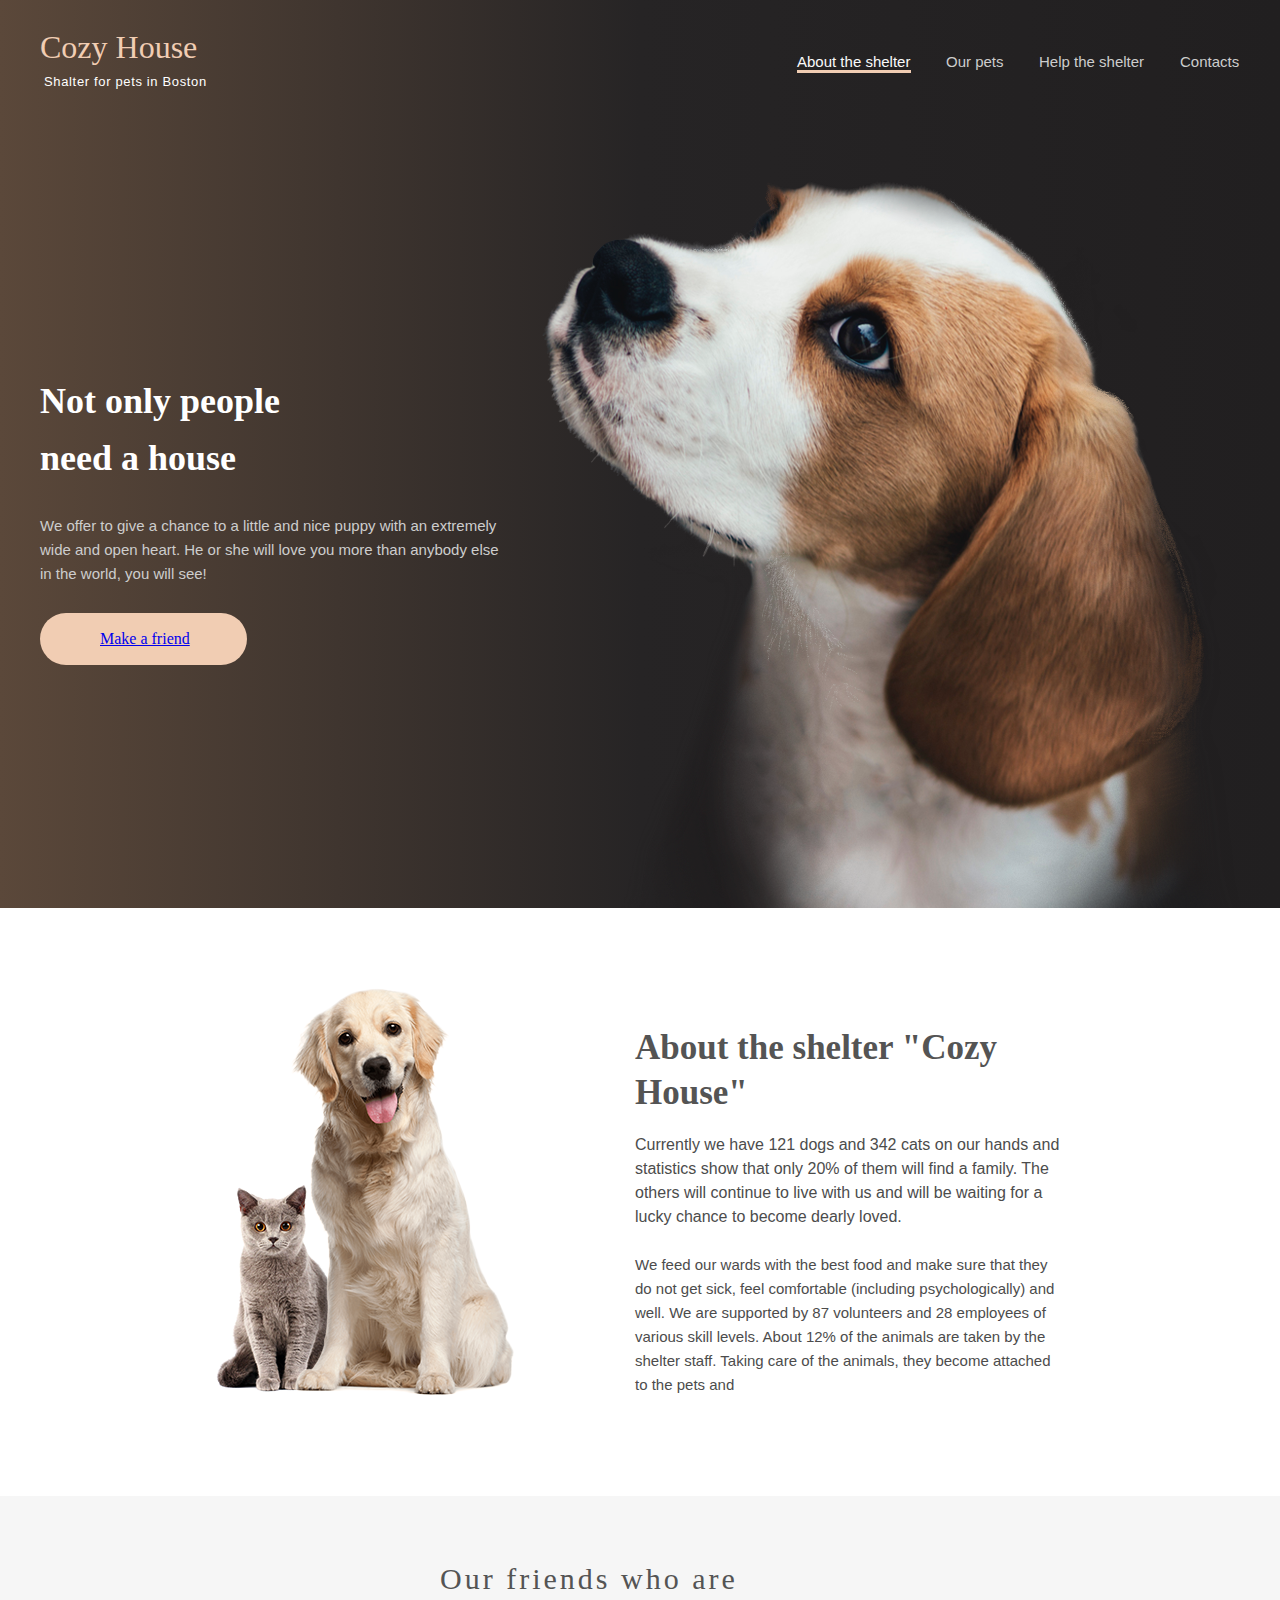
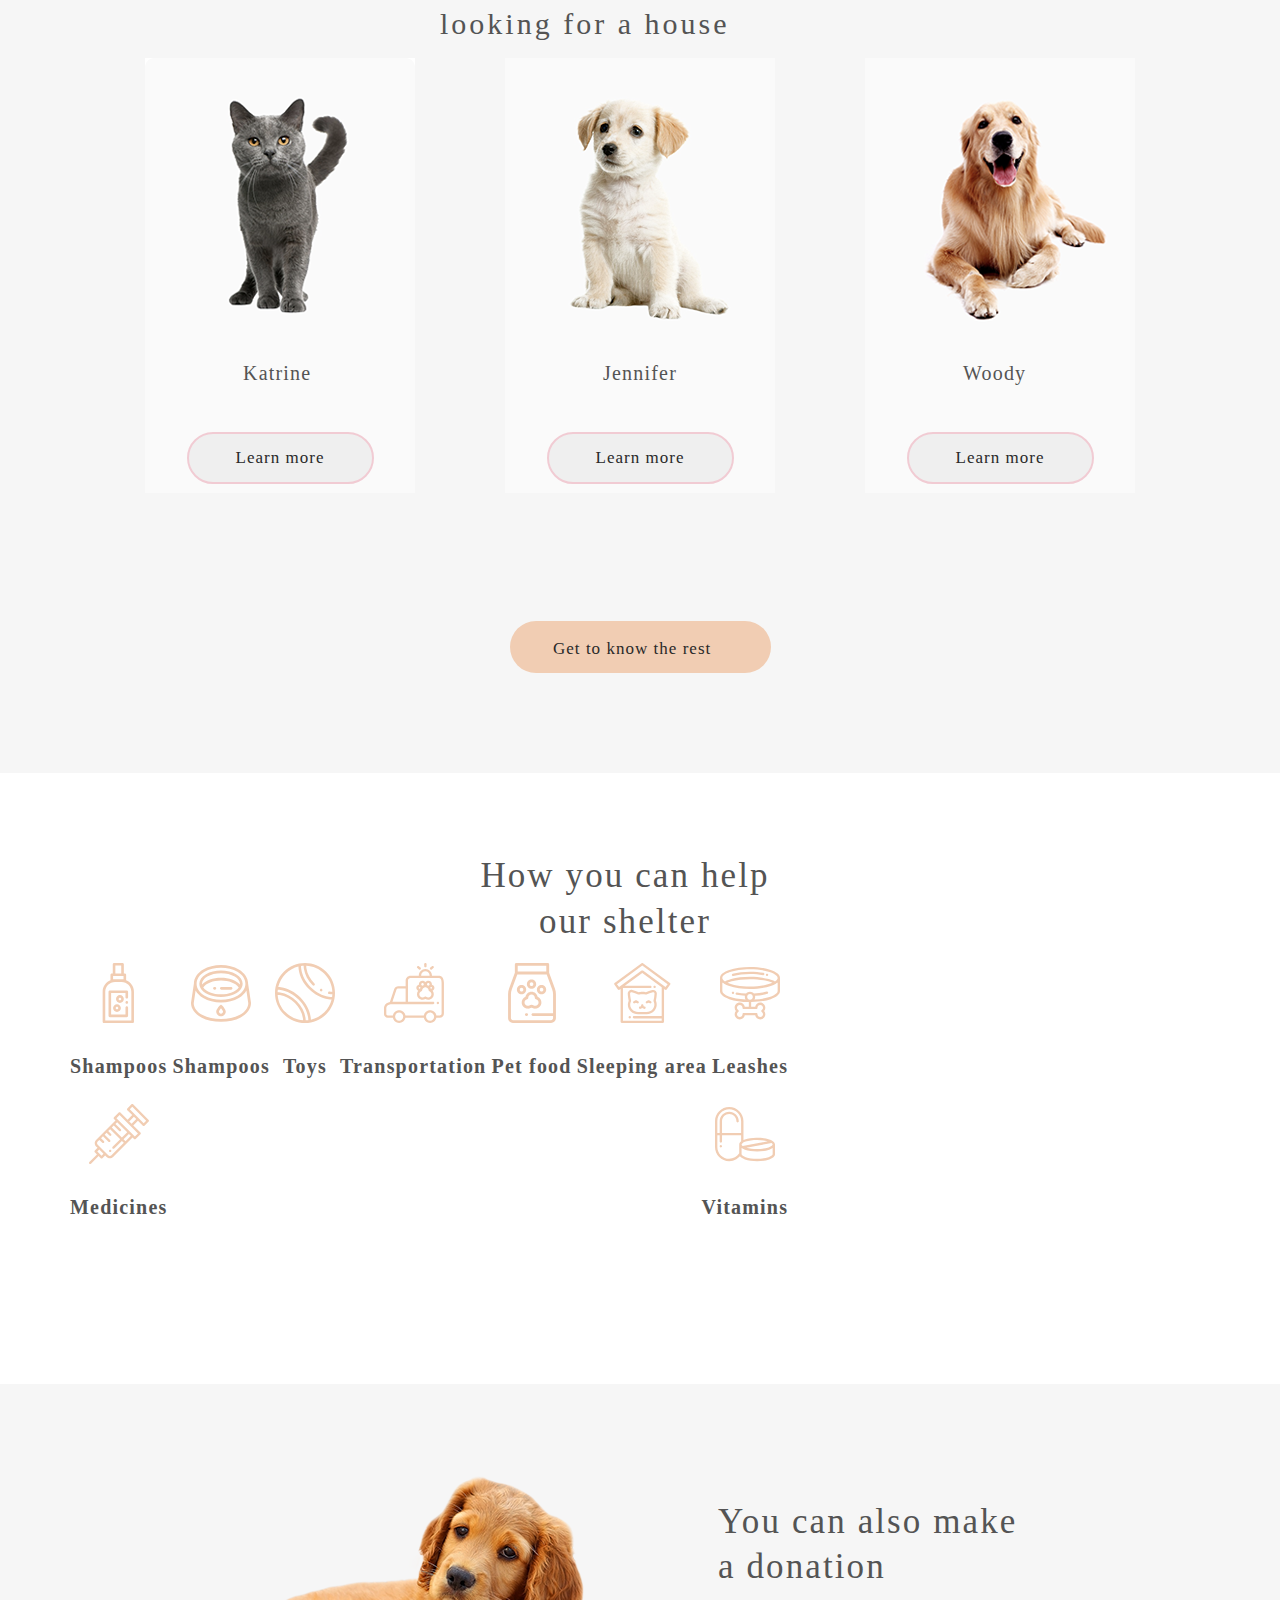
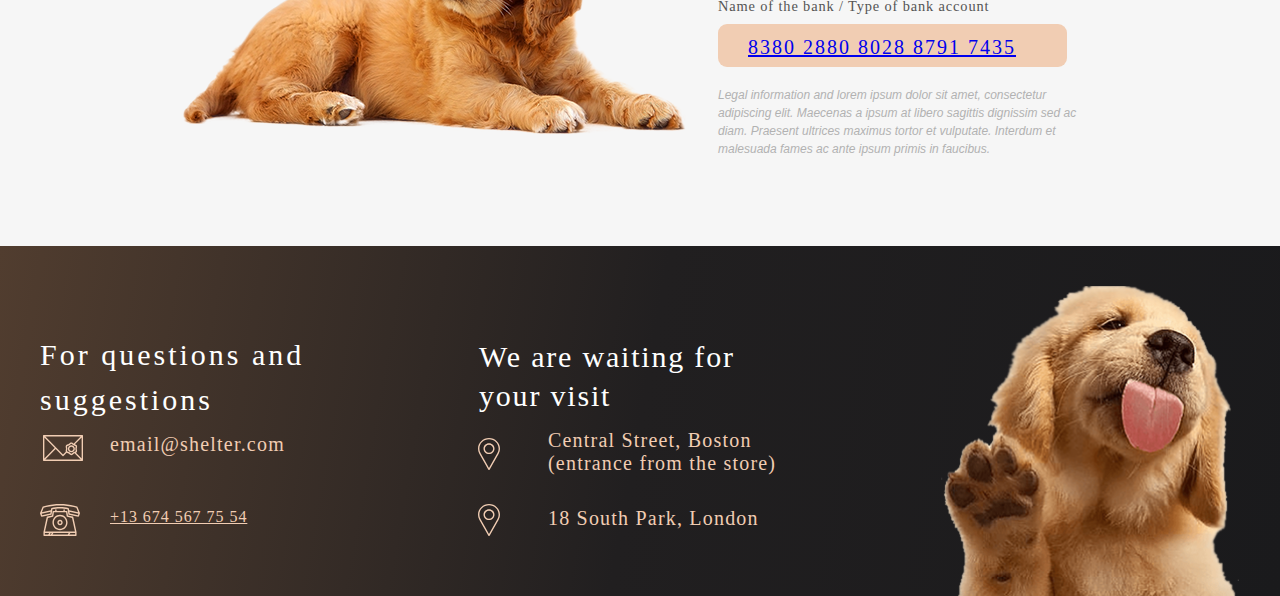
==== commit 8ae182dd: "feat: container (Sat, Apr, 2, 2023 01:55:30 AM)" ====
--- a/shelter/index.html
+++ b/shelter/index.html
@@ -7,11 +7,11 @@
     <meta name="viewport" content="width=device-width, initial-scale=1.0">
     <link rel="icon" type="image/x-icon" href="./picter/Dogs_Trust-logo.png">
     <link rel="stylesheet" href="./style.css">
-    <title>Shelter</title>
+    <title>Shelter_week_1</title>
 </head>
-<!-- style="width: 1280px; height: 908px;" -->
-
-<body class="center" style="width: 1280px;">
+
+
+<body class="center" style="width: 1280px" >
     <header>
         <div class="logo">
             <div class="title">
@@ -175,8 +175,6 @@
                 <div class="area_icons"><img class="icon_1" src="./picter/icon-pet-food.svg" alt="icon_">
                     <h4>Pet food</h4>
                 </div>
-            </div>
-            <div class="container2">
                 <div class="area_icons"><img class="icon_1" src="./picter/icon-sleeping-area.svg" alt="icon_">
                     <h4>Sleeping area</h4>
                 </div>
@@ -188,6 +186,20 @@
                 </div>
                 <div class="area_icons"><img class="icon_1" src="./picter/icon-vitamins.svg" alt="icon_">
                     <h4>Vitamins</h4>
+                </div>
+            </div>
+            <div class="container2">
+                <!-- <div class="area_icons"><img class="icon_1" src="./picter/icon-sleeping-area.svg" alt="icon_">
+                    <h4>Sleeping area</h4>
+                </div>
+                <div class="area_icons"><img class="icon_1" src="./picter/icon-collars-leashes.svg" alt="icon_">
+                    <h4>Leashes</h4>
+                </div>
+                <div class="area_icons"> <img class="icon_1" src="./picter/icon-medicines.svg" alt="icon_">
+                    <h4>Medicines</h4>
+                </div>
+                <div class="area_icons"><img class="icon_1" src="./picter/icon-vitamins.svg" alt="icon_">
+                    <h4>Vitamins</h4> -->
                 </div>
             </div>
         </div>
--- a/shelter/style.css
+++ b/shelter/style.css
@@ -1,6 +1,14 @@
+html {
+    box-sizing: border-box;
+    scroll-behavior: smooth;
+}
+
+
 .center {
+    position: relative;
     margin: auto;
-    position: relative;
+
+
 }
 
 header {
@@ -68,10 +76,10 @@
 }
 
 .nav_menu {
-    width: 443px;
-    height: 27px;
-    left: 757px;
-    top: 16px;
+    position: absolute;
+    width: 708px;
+    height: 60px;
+    top: 0px;
 }
 
 .link_active {
@@ -84,8 +92,8 @@
     padding: 0px;
     position: absolute;
     right: 329px;
-
-}
+}
+
 
 .link {
     display: flex;
@@ -205,14 +213,14 @@
 /* ======= */
 
 
-#start_screen {
+/* .start_screen {
     position: absolute;
     height: 908px;
     left: 0%;
     right: 0%;
     top: 0px;
 
-}
+} */
 
 .start_screen {
     background-image: linear-gradient(90deg, #5B483A, #262425, #211F20);
@@ -250,15 +258,7 @@
     color: #FFFFFF;
 }
 
-/* .not_only {
-    width: 310px;
-    height: 114px;
-    font-family: 'Georgia';
-    font-style: normal;
-    font-size: 1.5em;
-    line-height: 57px;
-    color: #FFFFFF;
-} */
+
 
 .sabheading {
     position: absolute;
@@ -279,7 +279,7 @@
 
     flex-direction: column;
     align-items: center;
-    padding: 15px 45px;
+    padding: 15px, 45px, 15px, 45px;
     gap: 10px;
     top: 270px;
     position: absolute;
@@ -297,10 +297,11 @@
 
 .button_text {
     position: absolute;
+    margin: auto;
     width: 117px;
     height: 22px;
     top: 15px;
-    left: 100px;
+    left: 60px;
     line-height: 22.1px;
     color: #292929;
     vertical-align: top;
@@ -346,6 +347,7 @@
     width: 300px;
     height: 408px;
     left: 175px;
+    color: #F6F6F6;
 }
 
 .content_pets {
@@ -404,7 +406,7 @@
     width: 1280px;
     height: 877px;
     top: 1496px;
-    color: #F6F6F6;
+    background-color: #F6F6F6;
 }
 
 .pets_content {
@@ -429,20 +431,20 @@
     top: -20px;
 }
 
-                                          /* ----new redacting------- */
+/* ----new redacting------- */
 .slider {
     display: grid;
-    grid-template-columns: repeat(3,270px);
+    grid-template-columns: repeat(3, 270px);
     column-gap: 90px;
     width: 990px;
     height: 435px;
     margin-left: auto;
     margin-right: auto;
     position: relative;
-   top: -8px;
-  }
-
-  .img_items {
+    top: -8px;
+}
+
+.img_items {
     width: 270px;
     height: 435px;
     background: #FAFAFA;
@@ -451,11 +453,13 @@
     margin-right: 0;
     margin-bottom: 0;
     cursor: pointer;
-  }
-  .img_items:hover button {
+}
+
+.img_items:hover button {
     background-color: #FDDCC4;
-  }
-  .item_title {
+}
+
+.item_title {
     width: 74px;
     height: 23px;
     margin-left: auto;
@@ -468,8 +472,9 @@
     letter-spacing: 0.06em;
     margin-top: 30px;
     color: #545454;
-  }
-  .img_items_button {
+}
+
+.img_items_button {
     position: relative;
     width: 187px;
     height: 52px;
@@ -485,7 +490,7 @@
     color: #292929;
     letter-spacing: 0.06em;
     cursor: pointer;
-  }
+}
 
 /* .slider {
     width: 1200px;
@@ -771,7 +776,7 @@
     position: absolute;
     flex-direction: column;
     align-items: center;
-    padding: 15px 45px;
+    padding: 15px, 45px, 15px, 45px;
     gap: 10px;
 
     position: absolute;
@@ -888,6 +893,11 @@
     display: flex;
     flex-direction: row;
     justify-content: space-between;
+    align-content: stretch;
+    flex-wrap: wrap;
+    align-items: center;
+    left: auto;
+    width: 70%;
 
     font-family: 'Georgia';
     font-style: normal;
@@ -897,6 +907,7 @@
     align-items: center;
     text-align: center;
     letter-spacing: 0.06em;
+    
     color: #545454;
 }
 
@@ -1357,16 +1368,199 @@
 
 /* -----media--------- */
 
-@media screen and (max-width: 1280px){
-
-}
-
-
-@media screen and (max-width: 768px){
-    
-}
-
-
-@media screen and (max-width: 320px){
-    
+@media screen and (max-width: 1280px) {}
+
+html {
+    overflow-x: hidden;
+}
+
+@media screen and (max-width: 768px) {
+
+
+    .start_screen {
+        width: 768px;
+        height: 1165px;
+    }
+
+    .link_active {
+        left: 260px;
+    }
+
+    .link2 {
+        left: 409px;
+    }
+
+    .link3 {
+        left: 502px;
+    }
+
+    .link4 {
+        left: 643px;
+    }
+
+    .content {
+        height: 322px;
+        left: 55px;
+        top: 0px;
+    }
+
+    .button {
+        left: 126px;
+    }
+
+    .dog1 {
+        position: absolute;
+        width: 569px;
+        height: 593px;
+        left: 100px;
+        bottom: 0px;
+        top: 393px;
+    }
+
+
+
+    /*    -------------- */
+
+    .about {
+        Width: 768px;
+        Height: 1048px;
+        Top: 1165px;
+    }
+
+    .about_content {
+        flex-direction: column;
+        position: absolute;
+        width: 437px;
+        height: 868px;
+        left: calc(50% - 437px/2 - 0.5px);
+        top: calc(50% - 868px/2 - 10px);
+    }
+
+    .content_pets {
+        width: 400px;
+        height: 380px;
+        left: 4px;
+    }
+
+    .pets1 {
+        position: absolute;
+        width: 300px;
+        height: 408px;
+        left: 69px;
+        top: 460px;
+    }
+
+
+    /* --------------------- */
+
+    .pets {
+        width: 768px;
+        height: 877px;
+        top: 2213px;
+        background-color: #F6F6F6;
+    }
+
+    .pets_content {
+        width: 708px;
+        height: 697px;
+        top: 80px;
+        left: 30px;
+    }
+
+    .headingPets {
+        width: 400px;
+        height: 90px;
+        left: 154px;
+    }
+
+    .slider {
+        width: 708px;
+        height: 435px;
+        top: 90px;
+    }
+
+    .buttonPrimery {
+        left: 180px;
+        top: 700px;
+    }
+
+    .help {
+        width: 768px;
+        height: 779px;
+        top: 3090px;
+    }
+
+    .help_content1 {
+        width: 630px;
+        height: 599px;
+        top: 80px;
+        left: 69px;
+    }
+
+    .help_head {
+        width: 308px;
+        height: 90px;
+        left: 161px;
+    }
+
+    .list {
+        flex-direction: column;
+        width: 630px;
+        height: 449px;
+        top: 250px;
+    }
+
+    .donation {
+        width: 768px;
+        height: 783px;
+        top: 3869px;
+    }
+
+    .donation_content {}
+
+    .donation_content2 {
+        width: 380px;
+        height: 282px;
+        top: 0px;
+        left: 0px;
+    }
+
+    .donation_dog {
+        display: block;
+        margin-left: auto;
+        margin-right: auto;
+        width: 505px;
+        height: 261px;
+        top: 360px;
+        left: -50px;
+    }
+
+    .footer {
+        width: 768px;
+        height: 639px;
+        top: 4652px;
+    }
+
+    .footer_dog {
+        width: 300px;
+        height: 310px;
+        top: 288px;
+        left: 175px;
+
+    }
+
+    .footer_location {
+        width: 302px;
+        height: 234px;
+        left: 330px;
+    }
+
+}
+
+
+@media screen and (max-width: 320px) {
+    html {
+        overflow-x: hidden;
+
+    }
 }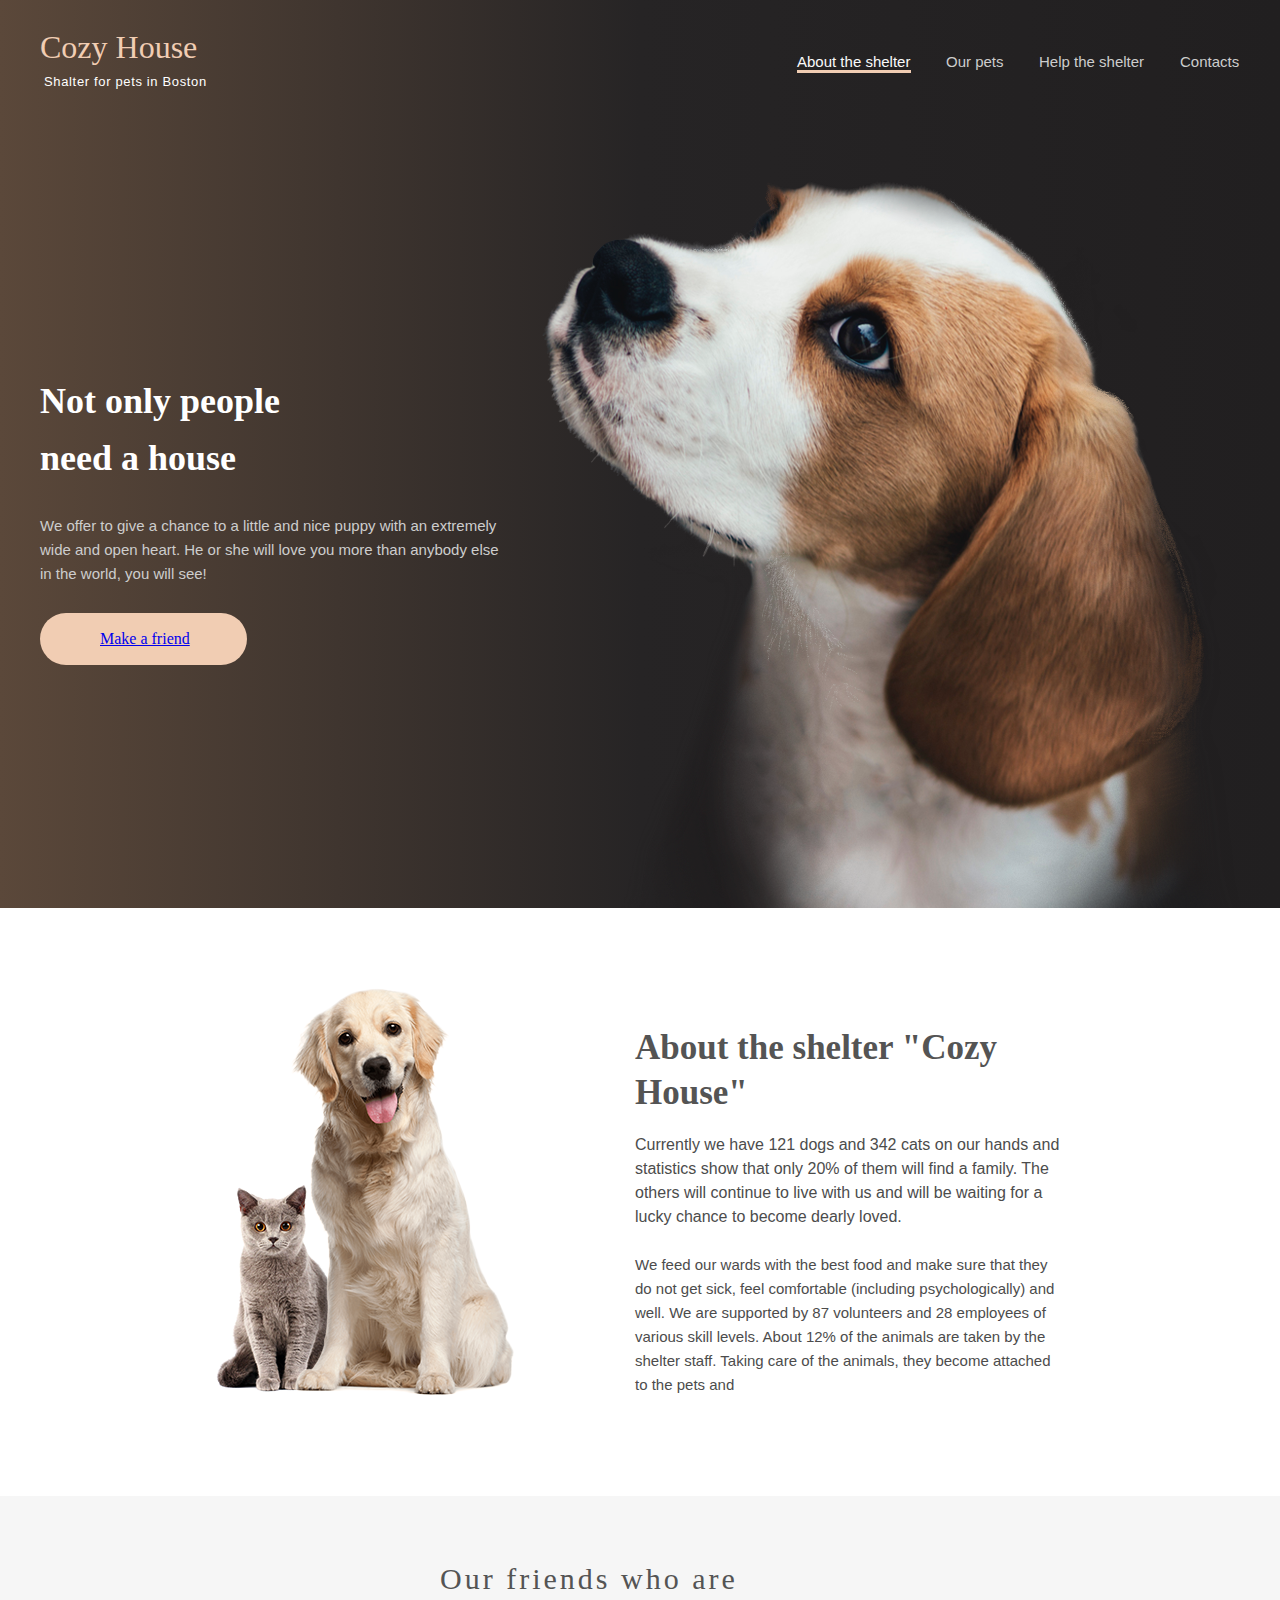
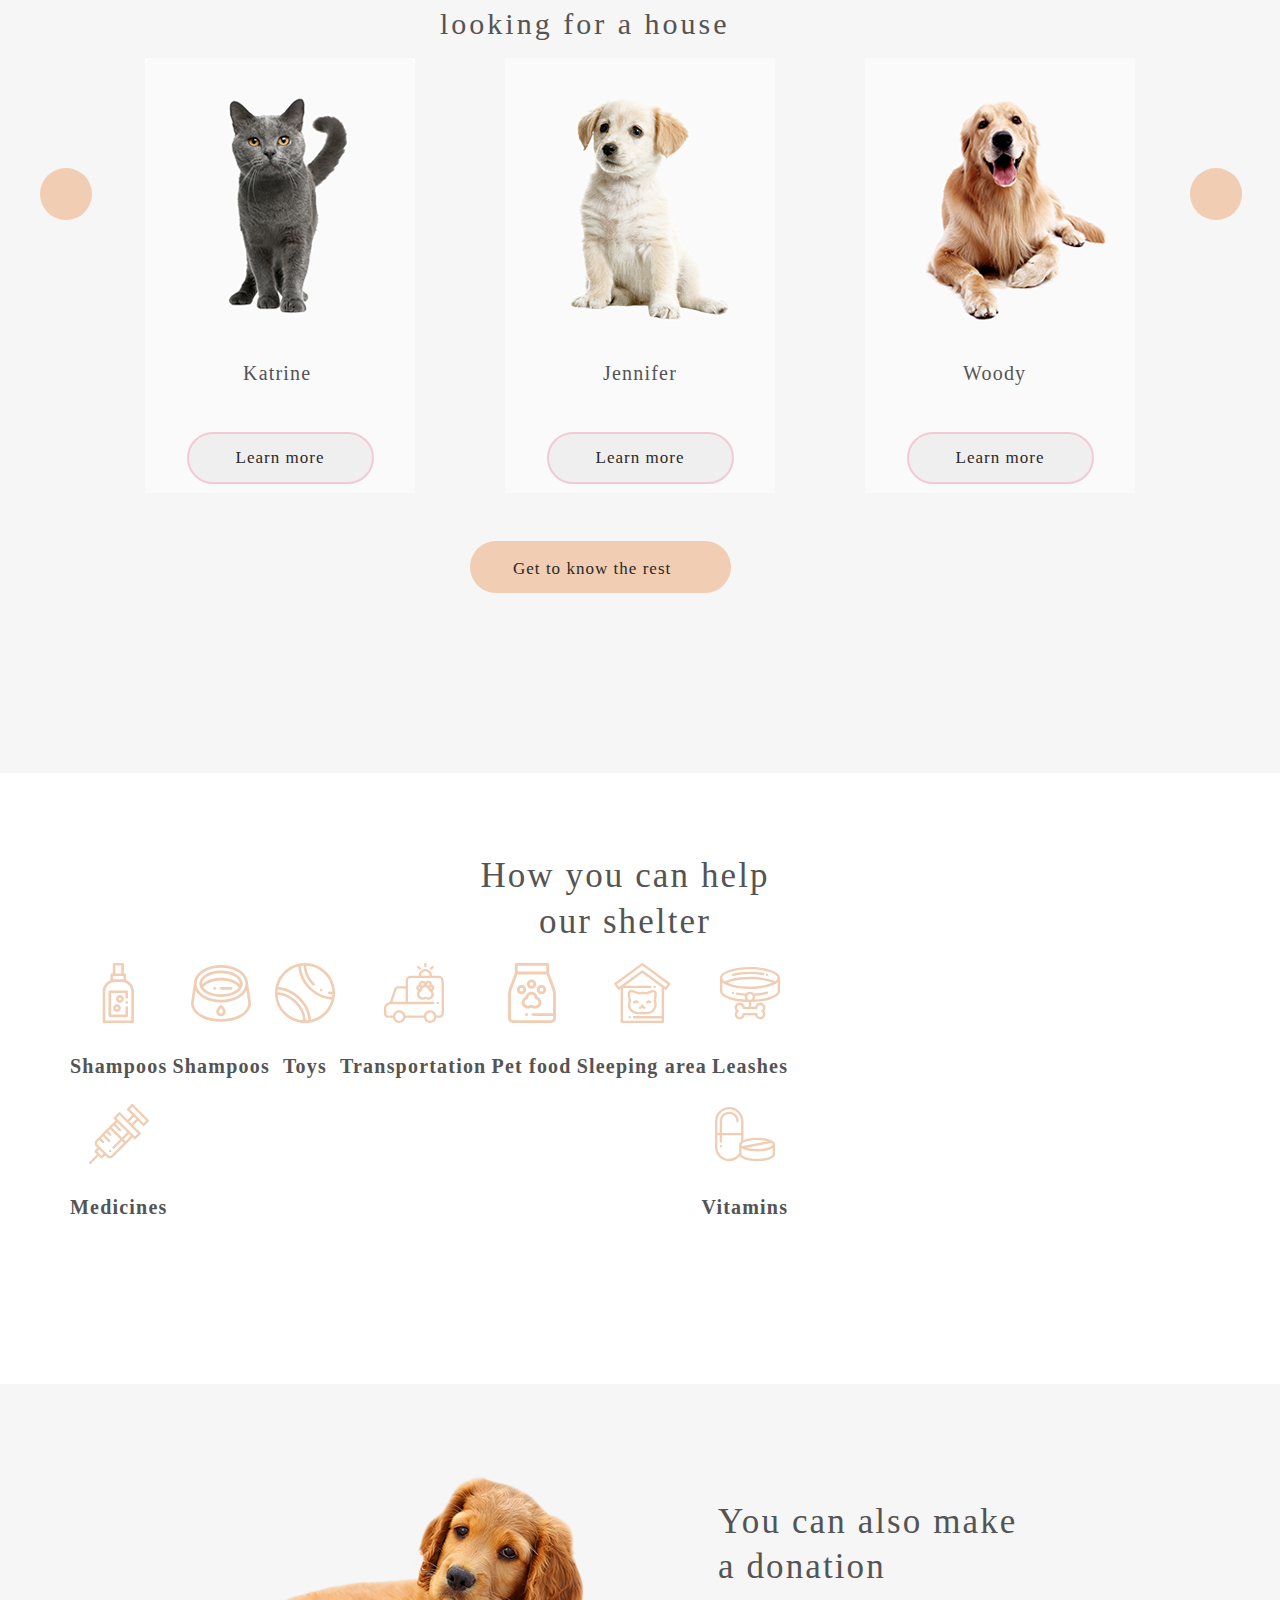
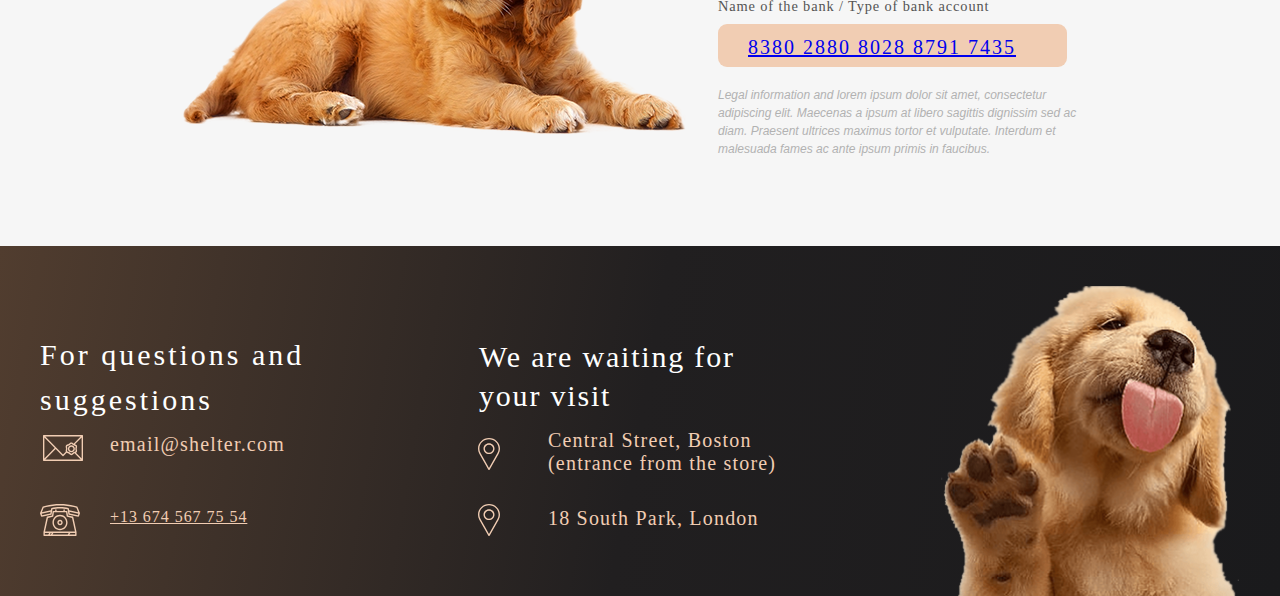
==== commit 44e2a3b5: "feat: main 768 and 320 add some text etc. (Sun, Mar, 02, 2023 02:23:30 PM)" ====
--- a/shelter/index.html
+++ b/shelter/index.html
@@ -11,7 +11,7 @@
 </head>
 
 
-<body class="center" style="width: 1280px" >
+<body class="center" style="width: 1280px">
     <header>
         <div class="logo">
             <div class="title">
@@ -38,6 +38,12 @@
             <div class="link4">
                 <p class="text3"><a class="text3" href="#footer">Contacts</a></p>
             </div>
+        </div>
+        <div class="burger_cont">
+            <a class="line">____</a>
+            <a class="line">____</a>
+            <a class="line">____</a>
+
         </div>
     </header>
     <div class="start_screen">
@@ -103,7 +109,7 @@
             </div>
 
             <!-- <div class="slider">
-                <div class="button_arrow_left"></div>
+                
                 <div class="card1">
                     <img class="katrine" src="./picter/katrine_cat.png" alt="katrine">
                     <p class="katrineK">
@@ -140,12 +146,14 @@
                     <img class="woddy" src="./picter/woody.png" alt="woody">
                     <p class="woodyW">
                         Woody
-                    </p>
-                 
-                </div>
+                    </p> 
+                </div>
+                -->
+                <div class="button_arrow_left"></div>
+               
 
                 <div class="button_arrow_right"></div>
-            </div> -->
+            </div> 
             <div class="buttonPrimery">
                 <p class='bpri'><a class="get_to_know" href="./pets1280/index.html">Get to know the rest</a></p>
             </div>
@@ -200,9 +208,9 @@
                 </div>
                 <div class="area_icons"><img class="icon_1" src="./picter/icon-vitamins.svg" alt="icon_">
                     <h4>Vitamins</h4> -->
-                </div>
-            </div>
-        </div>
+            </div>
+        </div>
+    </div>
     </div>
     <div class="donation">
         <div class="donation_content">
--- a/shelter/style.css
+++ b/shelter/style.css
@@ -40,7 +40,7 @@
 
 .logo_title {
 
-    font-family: 'Georgia';
+    font-family: Georgia, 'Times New Roman', Times, serif;
     font-style: normal;
     font-weight: 400;
     font-size: 32px;
@@ -64,7 +64,7 @@
 }
 
 .log_subtitile {
-    font-family: 'Arial';
+    font-family: Arial, Helvetica, sans-serif;
     font-style: normal;
     font-weight: 400;
     font-size: 13px;
@@ -111,7 +111,7 @@
 .text {
     width: 114px;
     height: 24px;
-    font-family: 'Arial';
+    font-family: Arial, Helvetica, sans-serif;
     font-style: normal;
     font-weight: 400;
     font-size: 15px;
@@ -152,7 +152,7 @@
     left: 906px;
     width: 58px;
     height: 24px;
-    font-family: 'Arial';
+    font-family: Arial, Helvetica, sans-serif;
     font-weight: 400px;
     font-size: 15px;
     line-height: 16%;
@@ -177,7 +177,7 @@
 .text2 {
     width: 106px;
     height: 24px;
-    font-family: 'Arial';
+    font-family: Arial, Helvetica, sans-serif;
     font-style: normal;
     font-weight: 400px;
     font-size: 15px;
@@ -202,7 +202,7 @@
 .text3 {
     width: 60px;
     height: 24px;
-    font-family: 'Arial';
+    font-family: Arial, Helvetica, sans-serif;
     font-style: normal;
     font-weight: 400;
     font-size: 15px;
@@ -251,7 +251,7 @@
     position: absolute;
     width: 310px;
     height: 114px;
-    font-family: 'Georgia';
+    font-family: Georgia, 'Times New Roman', Times, serif;
     font-style: normal;
     font-size: 24px;
     line-height: 57px;
@@ -266,7 +266,7 @@
     height: 72px;
     left: calc(50% - 460px/2);
     bottom: 94px;
-    font-family: 'Arial';
+    font-family: Arial, Helvetica, sans-serif;
     font-style: normal;
     font-weight: 400;
     font-size: 15px;
@@ -362,7 +362,7 @@
     position: absolute;
     width: 370px;
     height: 90px;
-    font-family: 'Georgia';
+    font-family: Georgia, 'Times New Roman', Times, serif;
     font-size: 35px;
     line-height: 45px;
     align-items: start;
@@ -379,7 +379,7 @@
     font-weight: 400;
     size: 15px;
     line-height: 24px;
-    font-family: 'Arial';
+    font-family: Arial, Helvetica, sans-serif;
     vertical-align: top;
     color: #4C4C4C;
 }
@@ -389,7 +389,7 @@
     width: 430px;
     height: 144px;
     top: 236px;
-    font-family: 'Arial';
+    font-family: Arial, Helvetica, sans-serif;
     font-size: 15px;
     line-height: 24px;
     vertical-align: middle;
@@ -423,7 +423,7 @@
     height: 90px;
     left: 400px;
     color: #545454;
-    font-family: 'Georgia';
+    font-family: Georgia, 'Times New Roman', Times, serif;
     font-size: 30px;
     line-height: 45px;
     letter-spacing: 0.1em;
@@ -464,7 +464,7 @@
     height: 23px;
     margin-left: auto;
     margin-right: auto;
-    font-family: 'Georgia';
+    font-family: Georgia, 'Times New Roman', Times, serif;
     font-style: normal;
     font-weight: 400;
     font-size: 20px;
@@ -482,7 +482,7 @@
     border-radius: 100px;
     left: 41.5px;
     top: 30px;
-    font-family: 'Georgia';
+    font-family: Georgia, 'Times New Roman', Times, serif;
     font-style: normal;
     font-weight: 400;
     font-size: 17px;
@@ -793,7 +793,7 @@
     width: 171em;
     height: 22em;
     left: 43px;
-    font-family: 'Georgia';
+    font-family: Georgia, 'Times New Roman', Times, serif;
     font-style: normal;
     font-weight: 400;
     font-size: 17px;
@@ -834,7 +834,7 @@
     position: absolute;
     width: 52px;
     height: 52px;
-    left: 1200px;
+    left: 1150px;
     top: 192px;
     border-radius: 100%;
     background-color: #F1CDB3;
@@ -870,7 +870,7 @@
     height: 90px;
     left: 554px;
     top: 0px;
-    font-family: 'Georgia';
+    font-family: Georgia, 'Times New Roman', Times, serif;
     font-style: normal;
     font-weight: 400;
     font-size: 35px;
@@ -899,7 +899,7 @@
     left: auto;
     width: 70%;
 
-    font-family: 'Georgia';
+    font-family: Georgia, 'Times New Roman', Times, serif;
     font-style: normal;
     font-weight: 400;
     font-size: 20px;
@@ -907,7 +907,7 @@
     align-items: center;
     text-align: center;
     letter-spacing: 0.06em;
-    
+
     color: #545454;
 }
 
@@ -917,7 +917,7 @@
     flex-direction: row;
     justify-content: space-between;
 
-    font-family: 'Georgia';
+    font-family: Georgia, 'Times New Roman', Times, serif;
     font-style: normal;
     font-weight: 400;
     font-size: 20px;
@@ -983,7 +983,7 @@
 }
 
 h3 {
-    font-family: 'Georgia';
+    font-family: Georgia, 'Times New Roman', Times, serif;
     font-style: normal;
     font-weight: 400;
     font-size: 35px;
@@ -1002,7 +1002,7 @@
 }
 
 h5 {
-    font-family: 'Georgia';
+    font-family: Georgia, 'Times New Roman', Times, serif;
     font-style: normal;
     font-weight: 400;
     font-size: 0.90em;
@@ -1023,7 +1023,7 @@
 
 
 .inform_donate .ido {
-    font-family: 'Arial';
+    font-family: Arial, Helvetica, sans-serif;
     font-style: italic;
     font-weight: 400;
     font-size: 12px;
@@ -1064,7 +1064,7 @@
     top: -15px;
     left: 30px;
 
-    font-family: 'Georgia';
+    font-family: Georgia, 'Times New Roman', Times, serif;
     font-style: normal;
     font-weight: 400;
     font-size: 20px;
@@ -1127,7 +1127,7 @@
     left: calc(50% - 278px/2 - 0px);
     top: 0px;
 
-    font-family: 'Georgia';
+    font-family: Georgia, 'Times New Roman', Times, serif;
     font-style: normal;
     font-weight: 400;
     font-size: 30px;
@@ -1164,7 +1164,7 @@
 
     /* h4 */
 
-    font-family: 'Georgia';
+    font-family: Georgia, 'Times New Roman', Times, serif;
     font-style: normal;
     font-weight: 400;
     font-size: 20px;
@@ -1197,7 +1197,7 @@
     left: 35px;
     top: -12px;
 
-    font-family: 'Georgia';
+    font-family: Georgia, 'Times New Roman', Times, serif;
     font-style: normal;
     font-weight: 400;
     font-size: 16px;
@@ -1216,7 +1216,7 @@
 
     /* h3 */
 
-    font-family: 'Georgia';
+    font-family: Georgia, 'Times New Roman', Times, serif;
     font-style: normal;
     font-weight: 400;
     font-size: 30px;
@@ -1245,7 +1245,7 @@
     left: 35px;
     top: -12px;
 
-    font-family: 'Georgia';
+    font-family: Georgia, 'Times New Roman', Times, serif;
     font-style: normal;
     font-weight: 400;
     font-size: 20px;
@@ -1285,7 +1285,7 @@
     height: 23px;
     left: 35px;
     top: -12px;
-    font-family: 'Georgia';
+    font-family: Georgia, 'Times New Roman', Times, serif;
     font-style: normal;
     font-weight: 400;
     font-size: 20px;
@@ -1362,17 +1362,40 @@
     text-decoration: none;
 }
 
-
-
-
-
+/* .burger {
+        display: none;
+    } */
+
+/* * {
+        padding: 0;
+        margin: 0;
+        border: 0;
+    }
+      
+    *,
+    *:before,
+    *:after {
+        -moz-box-sizing: border-box;
+        -webkit-box-sizing: border-box;
+        box-sizing: border-box;
+    }
+ */
 /* -----media--------- */
 
-@media screen and (max-width: 1280px) {}
-
-html {
-    overflow-x: hidden;
-}
+.burger_cont {
+    visibility: hidden;
+}
+
+@media screen and (max-width: 1280px) {
+    html {
+        overflow-x: hidden;
+    }
+
+
+
+
+}
+
 
 @media screen and (max-width: 768px) {
 
@@ -1561,6 +1584,178 @@
 @media screen and (max-width: 320px) {
     html {
         overflow-x: hidden;
-
+    }
+
+    .logo {
+        left: -15px;
+    }
+
+    .burger_cont {
+        visibility: visible;
+        position: absolute;
+        width: 30px;
+        height: 22px;
+        left: 200px;
+        top: 0px;
+        /* border: 2px solid #F1CDB3; */
+        color: #F1CDB3;
+    }
+
+    .start_screen {
+        width: 320px;
+        height: 823px;
+    }
+
+    .Start_screen_content {
+        position: absolute;
+        width: 300px;
+        height: 673px;
+        top: 150px;
+        left: 10px;
+    }
+
+    .content {
+        width: 300px;
+        height: 296px;
+    }
+
+    .heading {
+        position: absolute;
+        width: 300px;
+        height: 64px;
+        left: -60px;
+        bottom: 232px;
+        font-family: 'Georgia';
+        font-style: normal;
+        font-weight: 400;
+        font-size: 19px;
+        line-height: 32px;
+        letter-spacing: 6%;
+        display: flex;
+        align-items: center;
+        text-align: center;
+        letter-spacing: 0.06em;
+    }
+
+    .sabheading {
+        position: absolute;
+        display: flex;
+        align-items: center;
+        text-align: center;
+        width: 300px;
+        height: 96px;
+        text-align: center;
+        left: -65px;
+
+    }
+
+    .button {
+        left: -20px;
+    }
+
+    .dog1 {
+        width: 260px;
+        height: 271px;
+        left: 30px;
+        top: 402px;
+    }
+
+    .about {
+        height: 974px;
+        width: 320px;
+        top: 823px;
+    }
+
+    .about_content {
+        width: 300px;
+        height: 890px;
+        top: 42px;
+        left: 10px;
+    }
+
+    .content_pets {
+        width: 300px;
+        height: 494px;
+    }
+
+    .content_head {
+        font-family: Georgia, 'Times New Roman', Times, serif;
+        width: 300px;
+        height: 64px;
+        display: flex;
+        font-size: 25px;
+        font-weight: bold;
+        align-items: center;
+        text-align: center;
+        letter-spacing: 0.06em;
+
+    }
+
+    .subheading1 {
+        font-family: Arial, Helvetica, sans-serif;
+        font-size: 15px;
+        line-height: 160%;
+        width: 270px;
+        height: 144px;
+        left: 15px;
+        top: 89px;
+    }
+
+    .sabheading2 {
+        font-family: Arial, Helvetica, sans-serif;
+        font-size: 15px;
+        line-height: 160%;
+        width: 270px;
+        height: 239px;
+        left: 15px;
+        top: 255px;
+    }
+
+    .pets1 {
+        width: 260px;
+        height: 353px;
+        top: 555px;
+        left: 20px;
+
+
+    }
+
+
+    /*    --------------------- */
+
+    .pets {
+        width: 320px;
+        height: 791px;
+        top: 1797px;
+    }
+
+    .pets_content {
+        width: 320px;
+        height: 707px;
+        top: 42px;
+        left: 10px;
+    }
+
+    .headingPets {
+        font-family: Georgia, 'Times New Roman', Times, serif;
+        width: 300px;
+        height: 64px;
+        display: flex;
+        align-items: center;
+        text-align: center;
+        letter-spacing: 0.06em;
+        font-size: 27px;
+        line-height: 130%;
+        left: 0px;
+    }
+    .slider{
+        width: 270px;
+        height: 435px;
+        border-radius: 9px;
+        gap: 30px;
+    }
+    .buttonPrimery{
+        top: 655px;
+        left: 17px;
     }
 }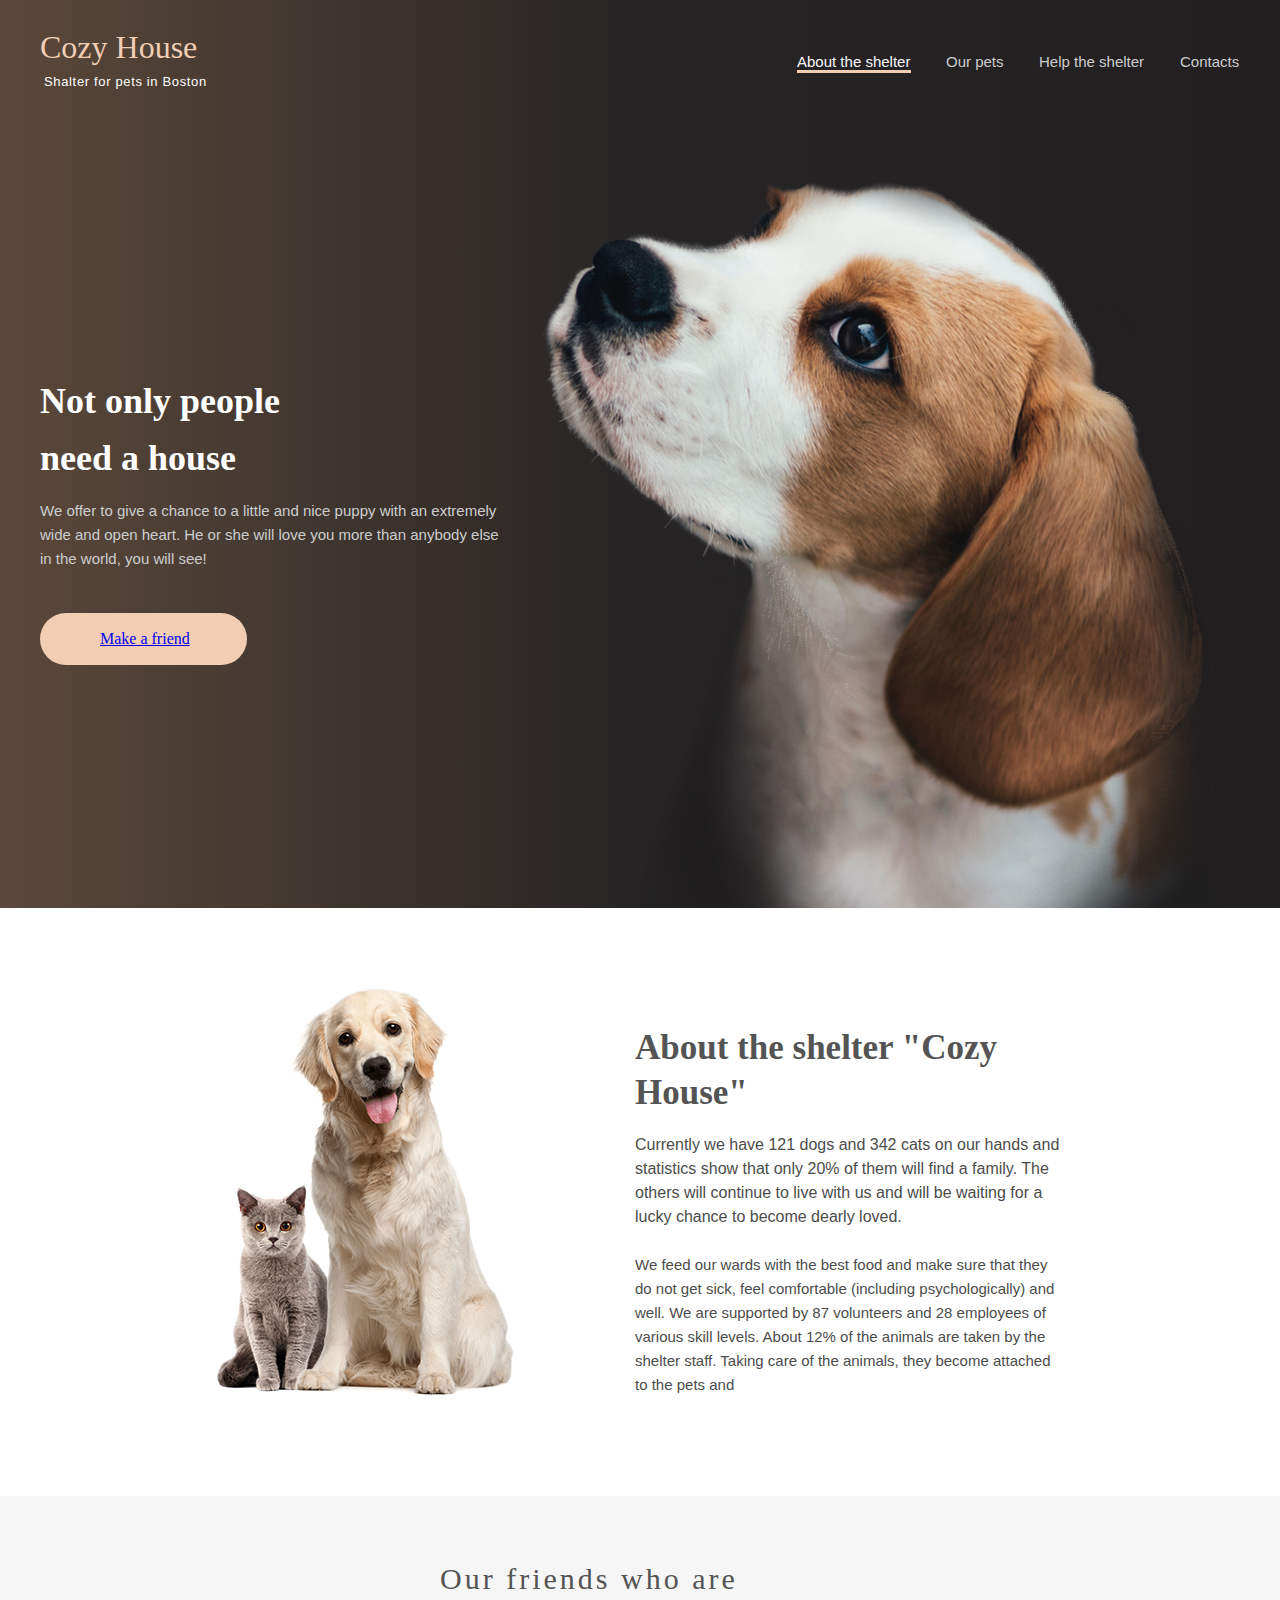
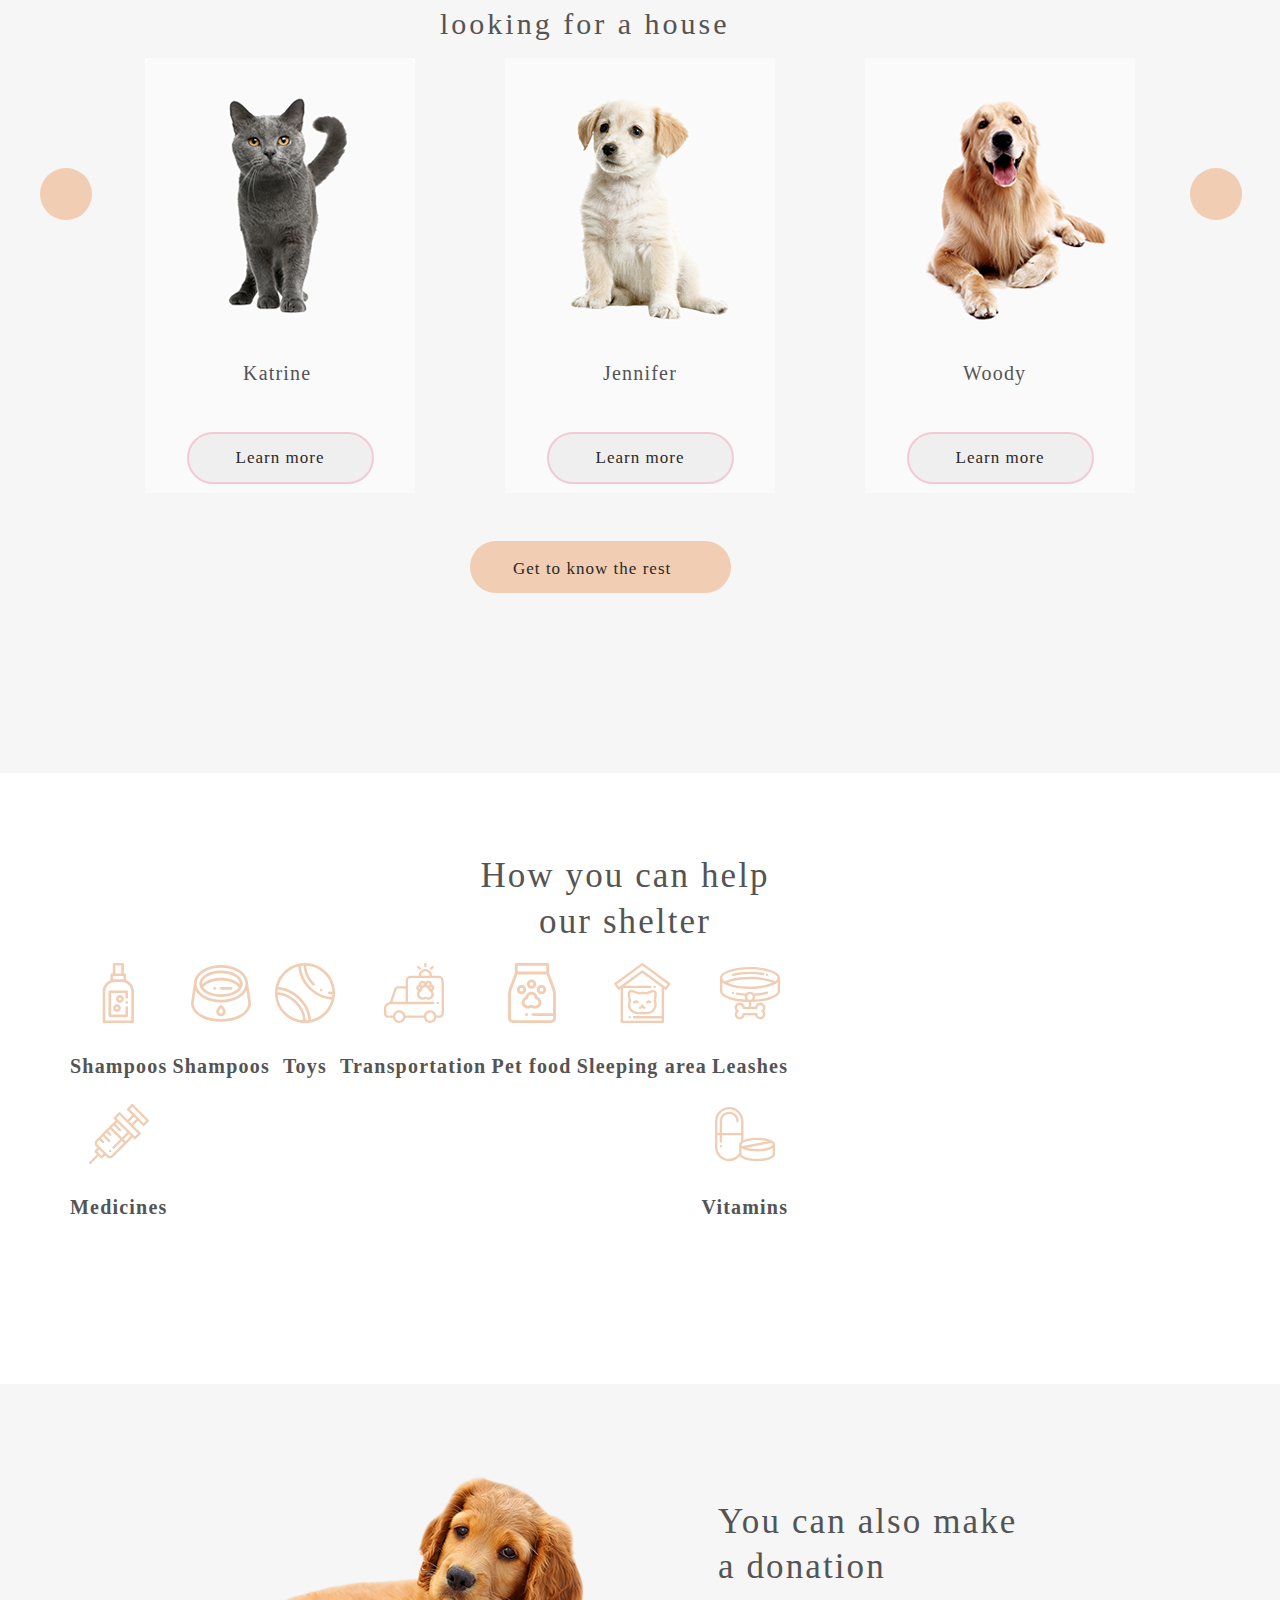
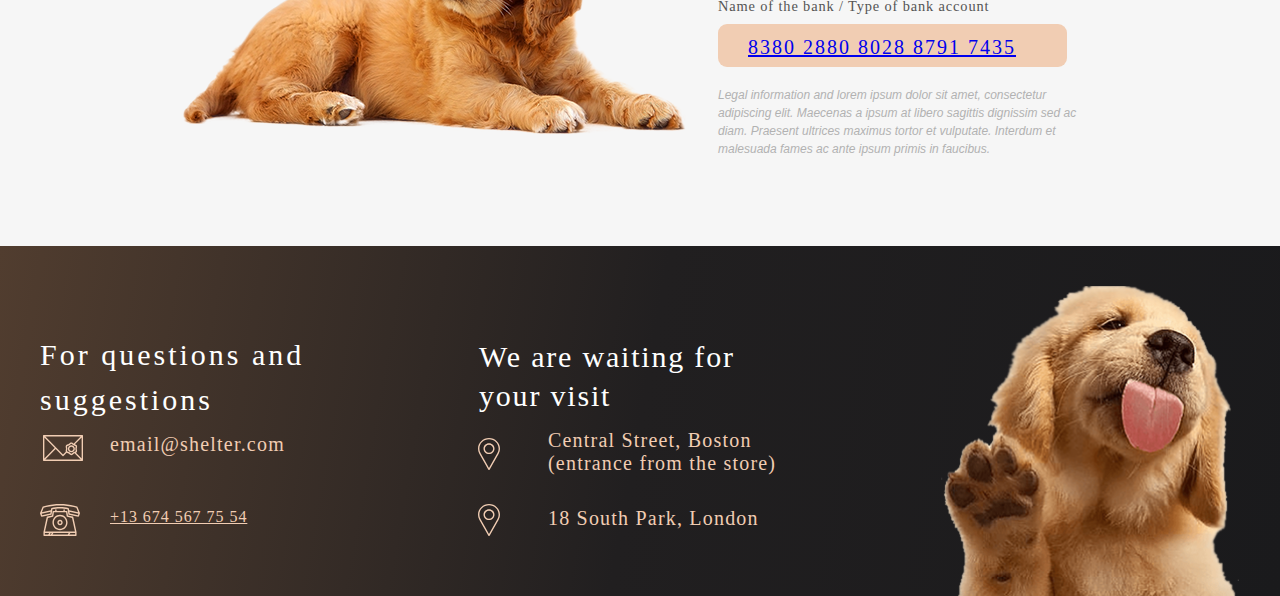
==== commit fd3be3c4: "feat: size screen and other  (Sun, Apr, 3, 2023 21:14:00 PM)" ====
--- a/shelter/index.html
+++ b/shelter/index.html
@@ -53,9 +53,8 @@
                 <div class="heading">
                     <h2>Not only people need a house</h2>
                 </div>
-                <div class="sabheading">
-                    <p>We offer to give a chance to a little and nice puppy with an extremely wide and open heart. He or
-                        she will love you more than anybody else in the world, you will see!</p>
+                <div class="sabheading">We offer to give a chance to a little and nice puppy with an extremely wide and open heart. He or
+                        she will love you more than anybody else in the world, you will see!
                 </div>
                 <div class="button">
                     <p class="button_text"><a href="#pets">Make a friend</a></p> <!-- clss="pets_to_block_pets" -->
@@ -149,14 +148,13 @@
                     </p> 
                 </div>
                 -->
-                <div class="button_arrow_left"></div>
-               
-
-                <div class="button_arrow_right"></div>
-            </div> 
-            <div class="buttonPrimery">
-                <p class='bpri'><a class="get_to_know" href="./pets1280/index.html">Get to know the rest</a></p>
-            </div>
+            <div class="button_arrow_left"></div>
+
+
+            <div class="button_arrow_right"></div>
+        </div>
+        <div class="buttonPrimery">
+            <p class='bpri'><a class="get_to_know" href="./pets1280/index.html">Get to know the rest</a></p>
         </div>
     </div>
 
@@ -211,7 +209,7 @@
             </div>
         </div>
     </div>
-    </div>
+    <!-- </div> -->
     <div class="donation">
         <div class="donation_content">
             <img class="donation_dog" src="./picter/donation-dog.png" alt="donation_dog">
--- a/shelter/style.css
+++ b/shelter/style.css
@@ -1,14 +1,13 @@
 html {
     box-sizing: border-box;
     scroll-behavior: smooth;
+    transition: all 2s ease-out;
 }
 
 
 .center {
     position: relative;
     margin: auto;
-
-
 }
 
 header {
@@ -228,6 +227,7 @@
     background-size: 100%;
     width: 1280px;
     height: 908px;
+
 }
 
 .Start_screen_content {
@@ -248,7 +248,7 @@
 }
 
 .heading {
-    position: absolute;
+    position: relative;
     width: 310px;
     height: 114px;
     font-family: Georgia, 'Times New Roman', Times, serif;
@@ -273,6 +273,7 @@
     line-height: 160%;
     align-items: center;
     color: #CDCDCD;
+
 }
 
 .button {
@@ -394,6 +395,7 @@
     line-height: 24px;
     vertical-align: middle;
     color: #4C4C4C;
+
 }
 
 
@@ -1386,19 +1388,80 @@
     visibility: hidden;
 }
 
+/* .content
+{padding: auto;}
+.content_pets{
+    padding: auto;
+} */
+
 @media screen and (max-width: 1280px) {
+
     html {
         overflow-x: hidden;
-    }
-
-
-
+        scroll-behavior: smooth;
+        transition: all 1s ease-out;
+    }
+
+    .start_screen {
+        width: 1280px;
+        height: 908px;
+    }
+
+    /* .sabheading {
+        padding: calc(5px + (10-2)*((100vw -320px)/(1200-320)));
+    } */
+
+
+    /* ---------------- */
+    html {
+        box-sizing: border-box;
+        scroll-behavior: smooth;
+    }
+
+
+
+    /* .burger {
+        display: none;
+    } */
+
+    /* * {
+        padding: 0;
+        margin: 0;
+        border: 0;
+    }
+      
+    *,
+    *:before,
+    *:after {
+        -moz-box-sizing: border-box;
+        -webkit-box-sizing: border-box;
+        box-sizing: border-box;
+    }
+ */
+    /* -----media--------- */
+
+    .burger_cont {
+        visibility: hidden;
+    }
+
+    /* .heading{
+    font-size: calc(15px + (24 -15) * ((100vw -320px) /(1200-320)));
+} */
 
 }
 
 
 @media screen and (max-width: 768px) {
-
+    html {
+        overflow-x: hidden;
+        scroll-behavior: smooth;
+        transition: all 1s ease-out;
+    }
+
+    .center {
+        position: relative;
+        margin: auto;
+    }
 
     .start_screen {
         width: 768px;
@@ -1423,7 +1486,7 @@
 
     .content {
         height: 322px;
-        left: 55px;
+        left: 60px;
         top: 0px;
     }
 
@@ -1502,9 +1565,17 @@
         top: 90px;
     }
 
+    .button_arrow_left {
+        visibility: hidden;
+    }
+
+    .button_arrow_right {
+        visibility: hidden;
+    }
+
     .buttonPrimery {
-        left: 180px;
-        top: 700px;
+        left: 210px;
+        top: 750px;
     }
 
     .help {
@@ -1539,7 +1610,7 @@
         top: 3869px;
     }
 
-    .donation_content {}
+    /* .donation_content {} */
 
     .donation_content2 {
         width: 380px;
@@ -1578,16 +1649,36 @@
         left: 330px;
     }
 
+
 }
 
 
 @media screen and (max-width: 320px) {
     html {
         overflow-x: hidden;
+        scroll-behavior: smooth;
+        transition: all 1s ease-out;
+    }
+
+    header {
+        width: 320px;
+        height: 823px;
     }
 
     .logo {
         left: -15px;
+    }
+
+    .link_active {
+        visibility: hidden;
+    }
+
+    .button_arrow_left {
+        visibility: visible;
+    }
+
+    .button_arrow_right {
+        visibility: visible;
     }
 
     .burger_cont {
@@ -1647,6 +1738,7 @@
         text-align: center;
         left: -65px;
 
+
     }
 
     .button {
@@ -1748,14 +1840,190 @@
         line-height: 130%;
         left: 0px;
     }
-    .slider{
+
+    .slider {
         width: 270px;
         height: 435px;
         border-radius: 9px;
         gap: 30px;
-    }
-    .buttonPrimery{
-        top: 655px;
-        left: 17px;
-    }
+        left: -20px;
+    }
+
+    .buttonPrimery {
+        top: 700px;
+        left: 20px;
+        margin: auto;
+    }
+
+    .button_arrow_left {
+        top: 593px;
+        left: 45px;
+        Padding: 23px, 19px, 23px, 19px;
+    }
+
+    .button_arrow_right {
+        top: 593px;
+        left: 190px;
+    }
+
+
+
+    /*    --------help_ */
+
+    .help {
+        width: 320px;
+        height: 745px;
+        top: 2588px;
+    }
+
+    .help_content1 {
+        width: 290px;
+        left: 15px;
+    }
+
+    .help_head {
+        width: 220px;
+        height: 64px;
+        top: 42px;
+        left: 10px;
+        font-size: 27px;
+        letter-spacing: 0.06em;
+        line-height: 35px;
+    }
+
+    /*     .area_icons {
+        width: 48%;
+    } */
+
+    /*     .list {
+        display: flex;
+        flex-direction: row;
+        justify-content: space-between;
+        flex-wrap: wrap;
+        block-size: 10%;
+        width: 290px;
+    } */
+
+    /*     .container {
+        flex-direction: row;
+        flex-wrap: wrap;
+        width: 60%;
+        top: 750px;
+        font-size: 15px;
+        align-items: center;
+    }
+ */
+
+
+    /*     ------------donation */
+
+    .donation {
+        position: absolute;
+        height: 542.2px;
+        left: 0%;
+        right: 0%;
+        top: 3333px;
+    }
+
+    .donation_content {
+        width: 300px;
+        height: 281px;
+        top: 42px;
+        left: 10px;
+    }
+
+    .donation_hed {
+        text-align: center;
+    }
+
+    .donation_subhead {
+        font-size: 14px;
+        text-align: center;
+    }
+
+    .credit {
+        width: 281px;
+        height: 43px;
+        Padding: 10px, 15px, 10px, 15px;
+    }
+
+    .number_credit {
+        font-size: 15px;
+        text-align: center;
+        left: -10px;
+        top: -16px;
+    }
+
+    .inform_donate {
+        width: 280px;
+        text-align: justify;
+    }
+
+    .donation_dog {
+        width: 260px;
+        height: 135px;
+        top: 365px;
+        left: 30px;
+    }
+
+
+    /*  ----------footer */
+    .footer {
+        width: 320px;
+        height: 890px;
+        top: 3875px;
+    }
+
+    .footer_content {
+        width: 300px;
+        height: 470px;
+        top: 30px;
+        left: 10px;
+    }
+
+    /*     .footer_contact {
+    
+    } */
+
+    .location_head {
+        font-size: 25px;
+        text-align: center;
+        line-height: 35px;
+    }
+
+    .footer_title {
+        font-size: 25px;
+        text-align: center;
+    }
+
+    .footer_location {
+        width: 300px;
+        height: 470px;
+        top: 240px;
+        left: 10px;
+
+    }
+
+
+
+    .footer_dog {
+        width: 260px;
+        height: 269px;
+        top: 590px;
+        left: 15px;
+    }
+
+    .location1 {
+        font-size: 17px;
+        top: -10px;
+        left: 25px;
+    }
+
+    .location2 {
+        font-size: 17px;
+        top: -10px;
+        left: 25px;
+    }
+
+    /* .location_street2 {} */
 }